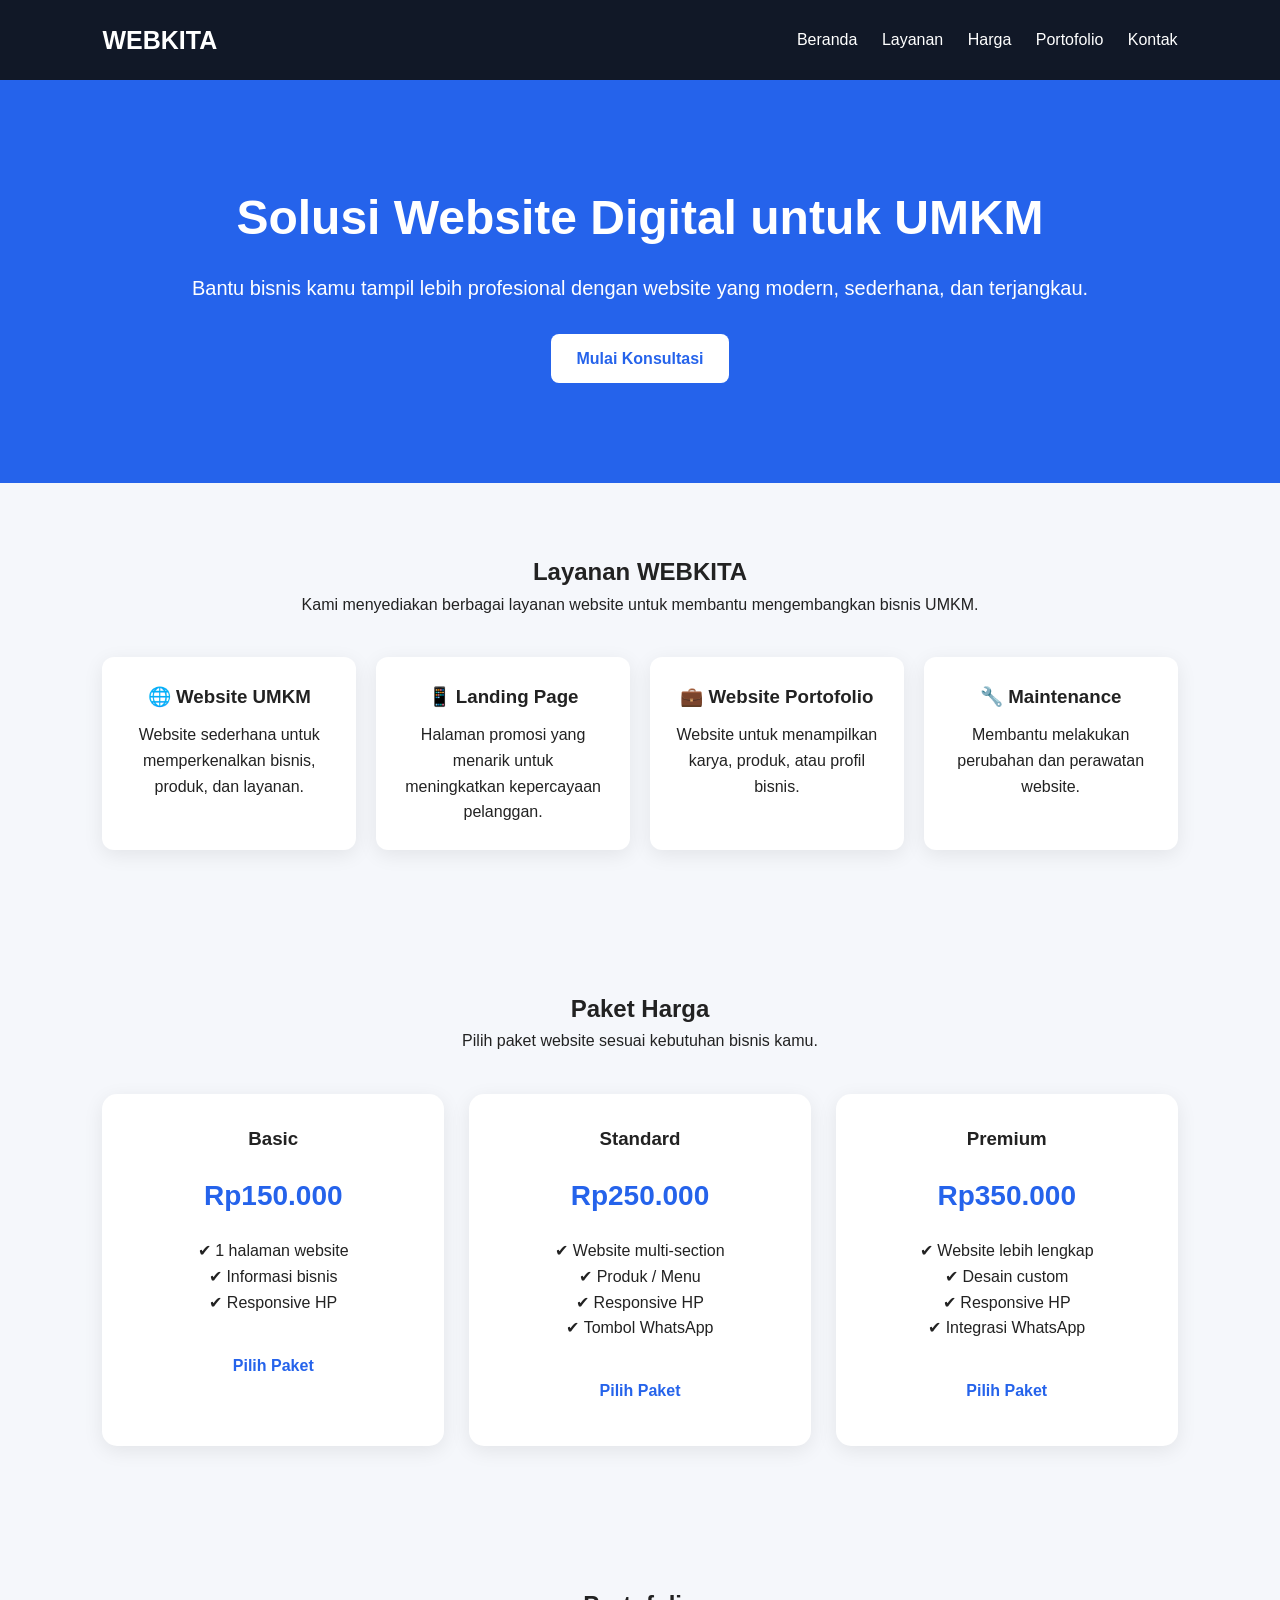
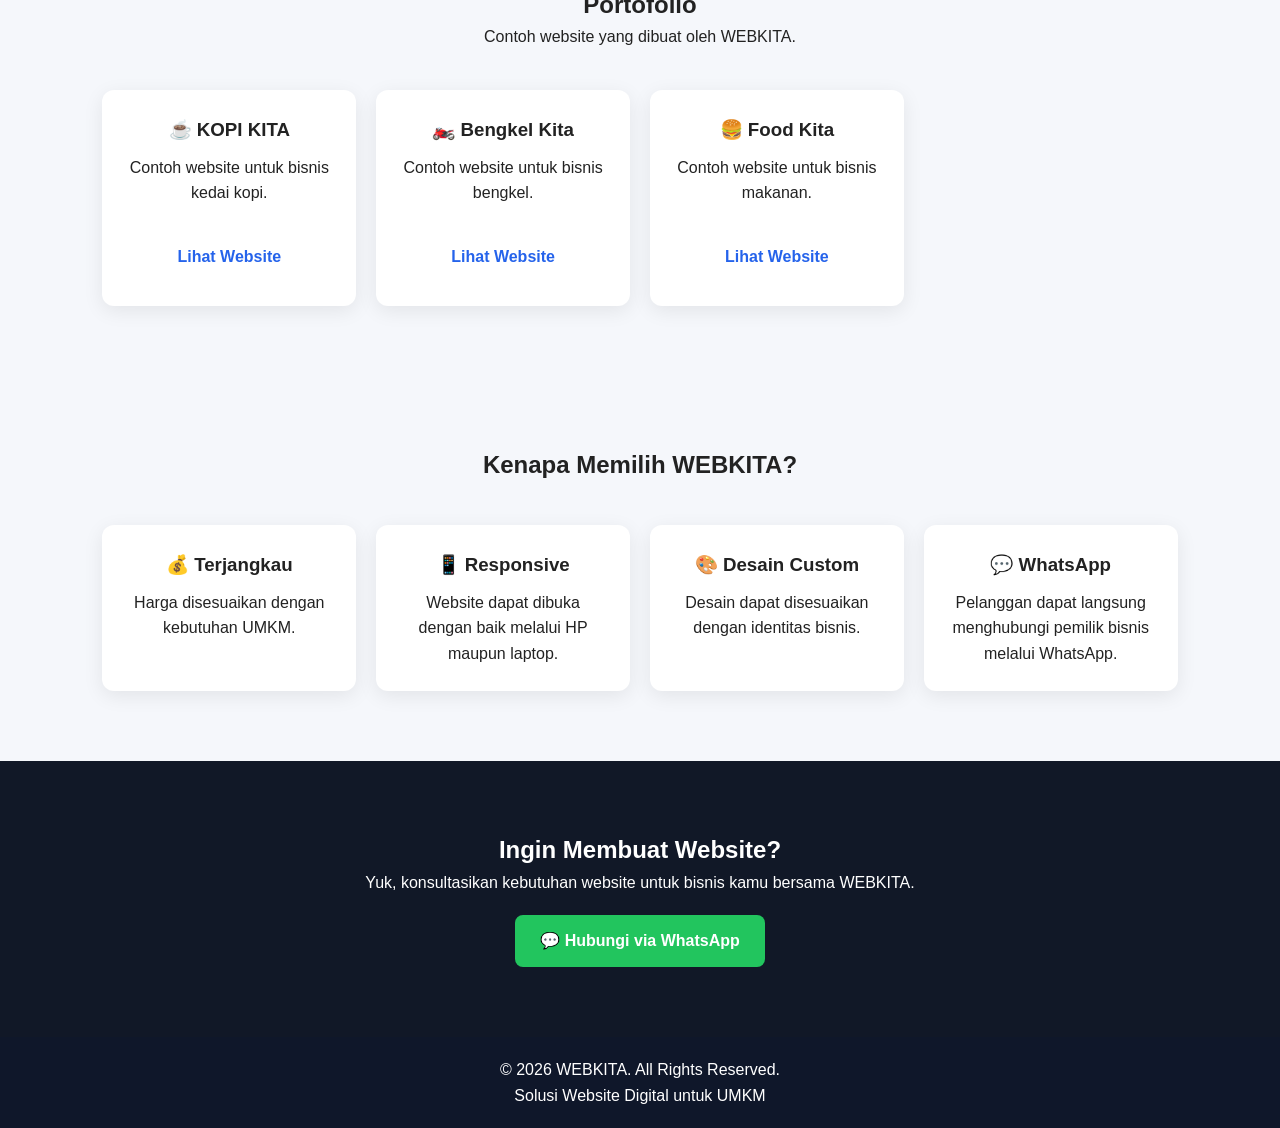
==== index.html @ c629d7e2 "Membuat website WEBKITA" ====
<!DOCTYPE html>
<html lang="id">

<head>
    <meta charset="UTF-8">
    <meta name="viewport" content="width=device-width, initial-scale=1.0">

    <title>WEBKITA - Solusi Website Digital untuk UMKM</title>

    <link rel="stylesheet" href="style.css">
</head>

<body>

    <!-- NAVBAR -->
    <header>
        <div class="logo">
            WEBKITA
        </div>

        <nav>
            <a href="#beranda">Beranda</a>
            <a href="#layanan">Layanan</a>
            <a href="#harga">Harga</a>
            <a href="#portfolio">Portofolio</a>
            <a href="#kontak">Kontak</a>
        </nav>
    </header>


    <!-- HERO -->
    <section class="hero" id="beranda">

        <h1>Solusi Website Digital untuk UMKM</h1>

        <p>
            Bantu bisnis kamu tampil lebih profesional
            dengan website yang modern, sederhana, dan terjangkau.
        </p>

        <a href="#kontak" class="btn">
            Mulai Konsultasi
        </a>

    </section>


    <!-- LAYANAN -->
    <section id="layanan">

        <div class="section-title">
            <h2>Layanan WEBKITA</h2>

            <p>
                Kami menyediakan berbagai layanan website
                untuk membantu mengembangkan bisnis UMKM.
            </p>
        </div>


        <div class="services">

            <div class="card">
                <h3>🌐 Website UMKM</h3>
                <p>
                    Website sederhana untuk memperkenalkan
                    bisnis, produk, dan layanan.
                </p>
            </div>


            <div class="card">
                <h3>📱 Landing Page</h3>
                <p>
                    Halaman promosi yang menarik untuk
                    meningkatkan kepercayaan pelanggan.
                </p>
            </div>


            <div class="card">
                <h3>💼 Website Portofolio</h3>
                <p>
                    Website untuk menampilkan karya,
                    produk, atau profil bisnis.
                </p>
            </div>


            <div class="card">
                <h3>🔧 Maintenance</h3>
                <p>
                    Membantu melakukan perubahan dan
                    perawatan website.
                </p>
            </div>

        </div>

    </section>


    <!-- HARGA -->
    <section id="harga">

        <div class="section-title">

            <h2>Paket Harga</h2>

            <p>
                Pilih paket website sesuai kebutuhan bisnis kamu.
            </p>

        </div>


        <div class="pricing">

            <!-- BASIC -->
            <div class="price-card">

                <h3>Basic</h3>

                <div class="price">
                    Rp150.000
                </div>

                <p>✔ 1 halaman website</p>
                <p>✔ Informasi bisnis</p>
                <p>✔ Responsive HP</p>

                <br>

                <a href="#kontak" class="btn">
                    Pilih Paket
                </a>

            </div>


            <!-- STANDARD -->
            <div class="price-card">

                <h3>Standard</h3>

                <div class="price">
                    Rp250.000
                </div>

                <p>✔ Website multi-section</p>
                <p>✔ Produk / Menu</p>
                <p>✔ Responsive HP</p>
                <p>✔ Tombol WhatsApp</p>

                <br>

                <a href="#kontak" class="btn">
                    Pilih Paket
                </a>

            </div>


            <!-- PREMIUM -->
            <div class="price-card">

                <h3>Premium</h3>

                <div class="price">
                    Rp350.000
                </div>

                <p>✔ Website lebih lengkap</p>
                <p>✔ Desain custom</p>
                <p>✔ Responsive HP</p>
                <p>✔ Integrasi WhatsApp</p>

                <br>

                <a href="#kontak" class="btn">
                    Pilih Paket
                </a>

            </div>

        </div>

    </section>


    <!-- PORTOFOLIO -->
    <section id="portfolio">

        <div class="section-title">

            <h2>Portofolio</h2>

            <p>
                Contoh website yang dibuat oleh WEBKITA.
            </p>

        </div>


        <div class="services">

            <div class="card">

                <h3>☕ KOPI KITA</h3>

                <p>
                    Contoh website untuk bisnis kedai kopi.
                </p>

                <br>

                <a href="#" class="btn">
                    Lihat Website
                </a>

            </div>


            <div class="card">

                <h3>🏍️ Bengkel Kita</h3>

                <p>
                    Contoh website untuk bisnis bengkel.
                </p>

                <br>

                <a href="#" class="btn">
                    Lihat Website
                </a>

            </div>


            <div class="card">

                <h3>🍔 Food Kita</h3>

                <p>
                    Contoh website untuk bisnis makanan.
                </p>

                <br>

                <a href="#" class="btn">
                    Lihat Website
                </a>

            </div>

        </div>

    </section>


    <!-- KEUNGGULAN -->
    <section>

        <div class="section-title">

            <h2>Kenapa Memilih WEBKITA?</h2>

        </div>


        <div class="services">

            <div class="card">
                <h3>💰 Terjangkau</h3>
                <p>
                    Harga disesuaikan dengan kebutuhan UMKM.
                </p>
            </div>


            <div class="card">
                <h3>📱 Responsive</h3>
                <p>
                    Website dapat dibuka dengan baik
                    melalui HP maupun laptop.
                </p>
            </div>


            <div class="card">
                <h3>🎨 Desain Custom</h3>
                <p>
                    Desain dapat disesuaikan dengan
                    identitas bisnis.
                </p>
            </div>


            <div class="card">
                <h3>💬 WhatsApp</h3>
                <p>
                    Pelanggan dapat langsung menghubungi
                    pemilik bisnis melalui WhatsApp.
                </p>
            </div>

        </div>

    </section>


    <!-- KONTAK -->
    <section class="contact" id="kontak">

        <h2>Ingin Membuat Website?</h2>

        <p>
            Yuk, konsultasikan kebutuhan website
            untuk bisnis kamu bersama WEBKITA.
        </p>


        <!-- NOMOR INI NANTI KITA GANTI -->
        <a
            href="https://wa.me/6281234567890"
            class="whatsapp"
            target="_blank">

            💬 Hubungi via WhatsApp

        </a>

    </section>


    <!-- FOOTER -->
    <footer>

        <p>
            © 2026 WEBKITA. All Rights Reserved.
        </p>

        <p>
            Solusi Website Digital untuk UMKM
        </p>

    </footer>


</body>
</html>
---- style.css ----
* {
    margin: 0;
    padding: 0;
    box-sizing: border-box;
}

body {
    font-family: Arial, sans-serif;
    background: #f5f7fb;
    color: #222;
    line-height: 1.6;
}

header {
    background: #111827;
    color: white;
    padding: 20px 8%;
    display: flex;
    justify-content: space-between;
    align-items: center;
}

.logo {
    font-size: 25px;
    font-weight: bold;
}

nav a {
    color: white;
    text-decoration: none;
    margin-left: 20px;
}

.hero {
    text-align: center;
    padding: 100px 20px;
    background: #2563eb;
    color: white;
}

.hero h1 {
    font-size: 48px;
    margin-bottom: 15px;
}

.hero p {
    font-size: 20px;
    margin-bottom: 30px;
}

.btn {
    display: inline-block;
    background: white;
    color: #2563eb;
    padding: 12px 25px;
    border-radius: 8px;
    text-decoration: none;
    font-weight: bold;
}

section {
    padding: 70px 8%;
}

.section-title {
    text-align: center;
    margin-bottom: 40px;
}

.services {
    display: grid;
    grid-template-columns: repeat(4, 1fr);
    gap: 20px;
}

.card {
    background: white;
    padding: 25px;
    border-radius: 12px;
    text-align: center;
    box-shadow: 0 5px 20px rgba(0,0,0,0.08);
}

.card h3 {
    margin-bottom: 10px;
}

.pricing {
    display: grid;
    grid-template-columns: repeat(3, 1fr);
    gap: 25px;
}

.price-card {
    background: white;
    padding: 30px;
    border-radius: 15px;
    text-align: center;
    box-shadow: 0 5px 20px rgba(0,0,0,0.08);
}

.price {
    font-size: 28px;
    font-weight: bold;
    color: #2563eb;
    margin: 20px 0;
}

.contact {
    text-align: center;
    background: #111827;
    color: white;
}

.whatsapp {
    display: inline-block;
    margin-top: 20px;
    padding: 13px 25px;
    background: #22c55e;
    color: white;
    text-decoration: none;
    border-radius: 8px;
    font-weight: bold;
}

footer {
    text-align: center;
    padding: 20px;
    background: #0f172a;
    color: white;
}

@media (max-width: 768px) {

    header {
        flex-direction: column;
        gap: 15px;
    }

    nav a {
        margin: 0 8px;
    }

    .hero h1 {
        font-size: 35px;
    }

    .services {
        grid-template-columns: 1fr 1fr;
    }

    .pricing {
        grid-template-columns: 1fr;
    }
}
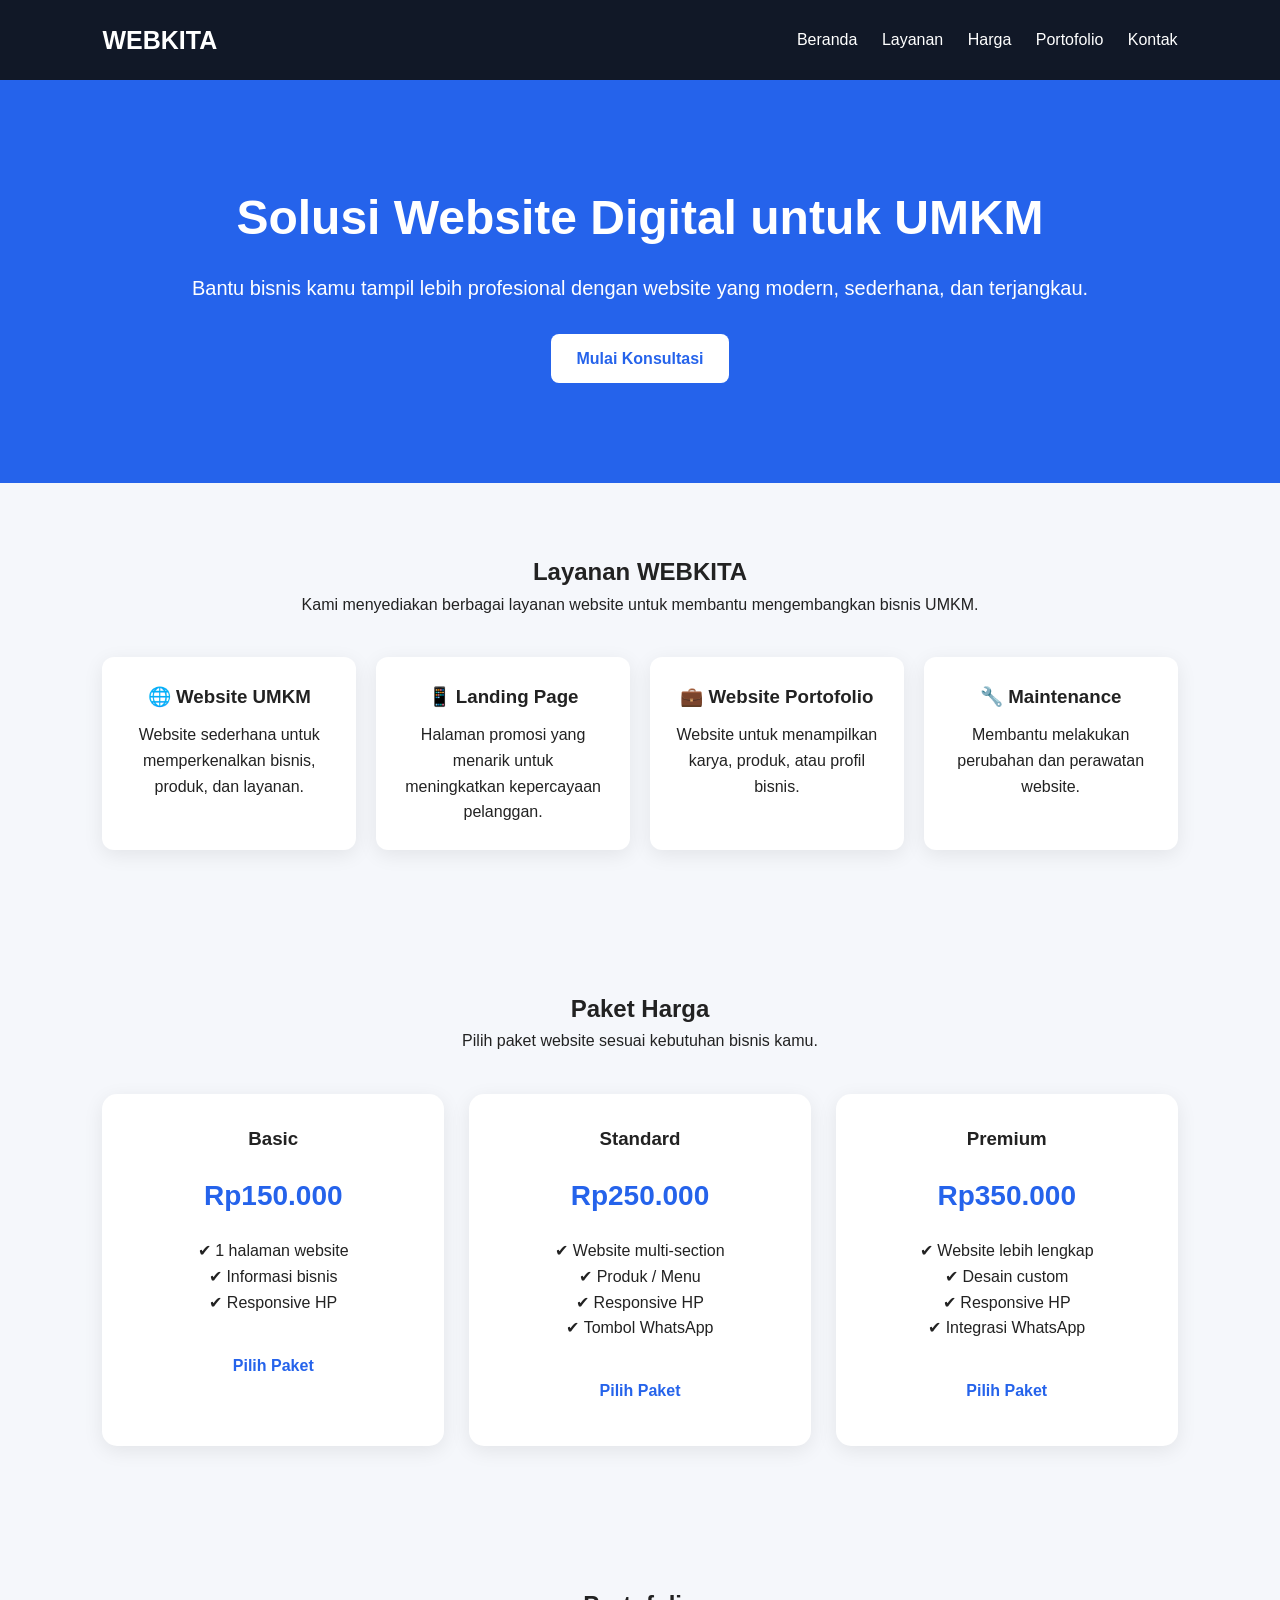
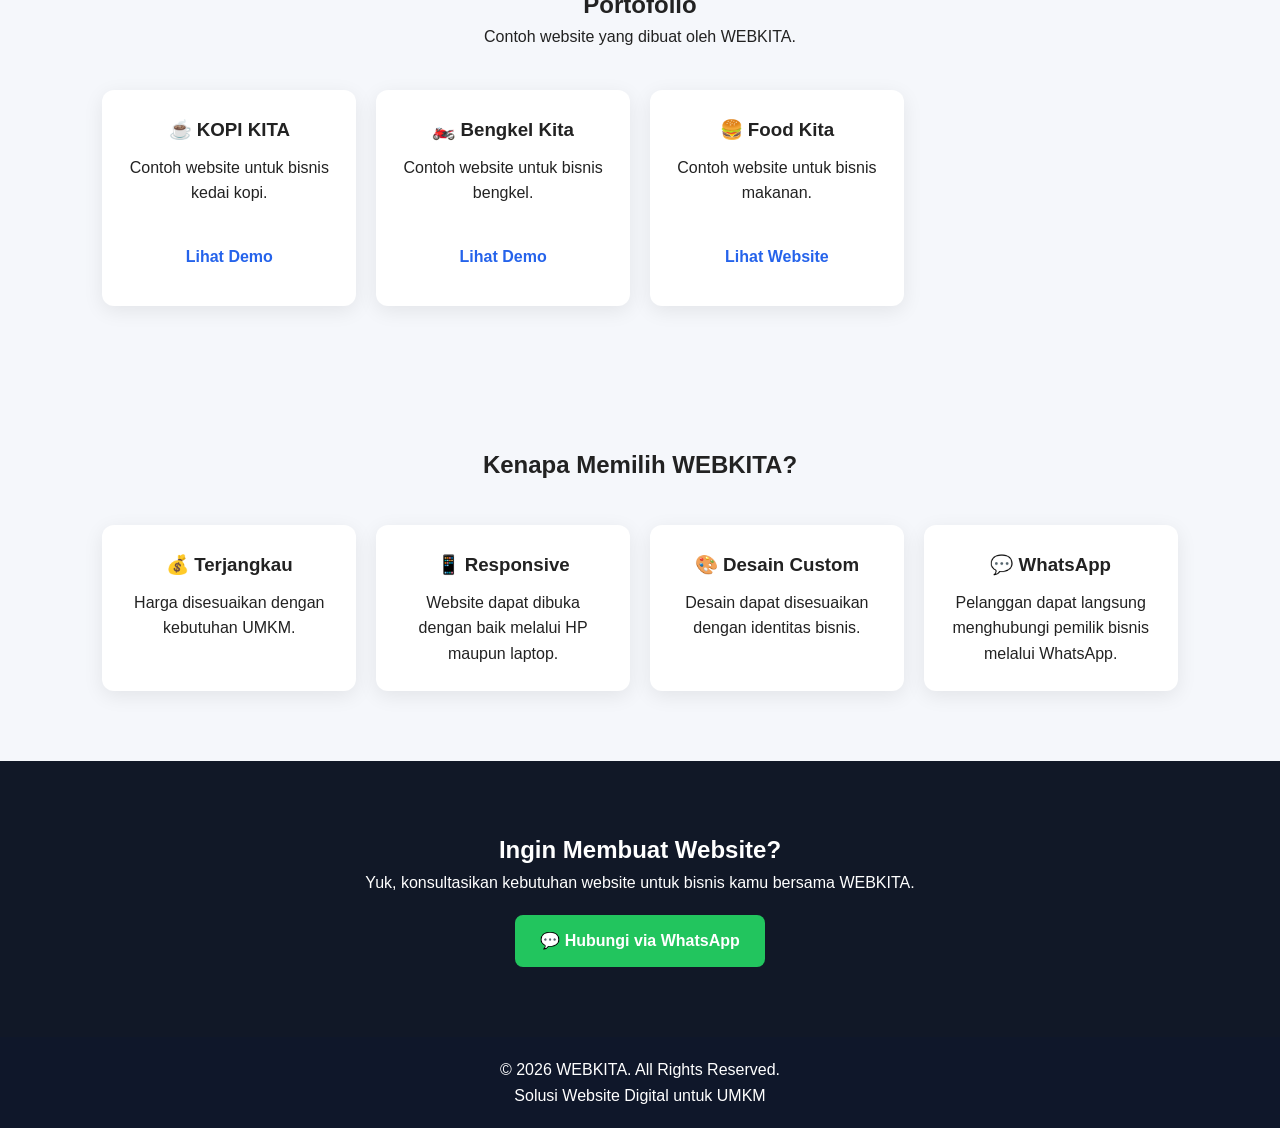
==== commit 20c06152: "Menambahkan demo Bengkel kita" ====
--- a/index.html
+++ b/index.html
@@ -14,18 +14,22 @@
 
     <!-- NAVBAR -->
     <header>
-        <div class="logo">
-            WEBKITA
-        </div>
-
-        <nav>
-            <a href="#beranda">Beranda</a>
-            <a href="#layanan">Layanan</a>
-            <a href="#harga">Harga</a>
-            <a href="#portfolio">Portofolio</a>
-            <a href="#kontak">Kontak</a>
-        </nav>
-    </header>
+    <div class="logo">
+        WEBKITA
+    </div>
+
+    <button type="button" class="menu-toggle" id="menu-toggle" aria-label="Buka menu">
+        ☰
+    </button>
+
+    <nav id="nav-menu">
+        <a href="#beranda">Beranda</a>
+        <a href="#layanan">Layanan</a>
+        <a href="#harga">Harga</a>
+        <a href="#portfolio">Portofolio</a>
+        <a href="#kontak">Kontak</a>
+    </nav>
+</header>
 
 
     <!-- HERO -->
@@ -38,9 +42,13 @@
             dengan website yang modern, sederhana, dan terjangkau.
         </p>
 
-        <a href="#kontak" class="btn">
-            Mulai Konsultasi
-        </a>
+       <a
+    href="https://wa.me/6285773304231?text=Halo%20WEBKITA%2C%20saya%20ingin%20konsultasi%20tentang%20pembuatan%20website%20untuk%20bisnis%20saya."
+    class="btn"
+    target="_blank"
+    rel="noopener noreferrer">
+    Mulai Konsultasi
+</a>
 
     </section>
 
@@ -131,9 +139,13 @@
 
                 <br>
 
-                <a href="#kontak" class="btn">
-                    Pilih Paket
-                </a>
+                <a
+    href="https://wa.me/6285773304231?text=Halo%20WEBKITA%2C%20saya%20tertarik%20dengan%20Paket%20Basic%20Rp150.000.%20Saya%20ingin%20konsultasi%20lebih%20lanjut."
+    class="btn"
+    target="_blank"
+    rel="noopener noreferrer">
+    Pilih Paket
+</a>
 
             </div>
 
@@ -154,9 +166,13 @@
 
                 <br>
 
-                <a href="#kontak" class="btn">
-                    Pilih Paket
-                </a>
+                <a
+    href="https://wa.me/6285773304231?text=Halo%20WEBKITA%2C%20saya%20tertarik%20dengan%20Paket%20Standard%20Rp250.000.%20Saya%20ingin%20konsultasi%20lebih%20lanjut."
+    class="btn"
+    target="_blank"
+    rel="noopener noreferrer">
+    Pilih Paket
+</a>
 
             </div>
 
@@ -177,9 +193,13 @@
 
                 <br>
 
-                <a href="#kontak" class="btn">
-                    Pilih Paket
-                </a>
+                <a
+    href="https://wa.me/6285773304231?text=Halo%20WEBKITA%2C%20saya%20tertarik%20dengan%20Paket%20Premium%20Rp350.000.%20Saya%20ingin%20konsultasi%20lebih%20lanjut."
+    class="btn"
+    target="_blank"
+    rel="noopener noreferrer">
+    Pilih Paket
+</a>
 
             </div>
 
@@ -214,9 +234,13 @@
 
                 <br>
 
-                <a href="#" class="btn">
-                    Lihat Website
-                </a>
+              <a
+    href="./Kopi_kita/index.html"
+    class="btn"
+    target="_blank"
+    rel="noopener noreferrer">
+    Lihat Demo
+</a>
 
             </div>
 
@@ -231,9 +255,13 @@
 
                 <br>
 
-                <a href="#" class="btn">
-                    Lihat Website
-                </a>
+                <a
+    href="./Bengkel_kita/index.html"
+    class="btn"
+    target="_blank"
+    rel="noopener noreferrer">
+    Lihat Demo
+</a>
 
             </div>
 
@@ -323,13 +351,14 @@
 
         <!-- NOMOR INI NANTI KITA GANTI -->
         <a
-            href="https://wa.me/6281234567890"
-            class="whatsapp"
-            target="_blank">
-
-            💬 Hubungi via WhatsApp
-
-        </a>
+    href="https://wa.me/6285773304231?text=Halo%20WEBKITA,%20saya%20tertarik%20membuat%20website%20untuk%20bisnis%20saya.%20Saya%20ingin%20konsultasi%20mengenai%20paket%20website."
+    class="whatsapp"
+    target="_blank"
+    rel="noopener noreferrer">
+
+    💬 Hubungi via WhatsApp
+
+</a>
 
     </section>
 
@@ -348,5 +377,7 @@
     </footer>
 
 
+<script src="script.js"></script>
+
 </body>
 </html>
--- a/style.css
+++ b/style.css
@@ -11,6 +11,8 @@
     line-height: 1.6;
 }
 
+/* ================= HEADER ================= */
+
 header {
     background: #111827;
     color: white;
@@ -31,6 +33,8 @@
     margin-left: 20px;
 }
 
+/* ================= HERO ================= */
+
 .hero {
     text-align: center;
     padding: 100px 20px;
@@ -47,6 +51,8 @@
     font-size: 20px;
     margin-bottom: 30px;
 }
+
+/* ================= BUTTON ================= */
 
 .btn {
     display: inline-block;
@@ -58,6 +64,8 @@
     font-weight: bold;
 }
 
+/* ================= SECTION ================= */
+
 section {
     padding: 70px 8%;
 }
@@ -66,6 +74,8 @@
     text-align: center;
     margin-bottom: 40px;
 }
+
+/* ================= SERVICES ================= */
 
 .services {
     display: grid;
@@ -78,12 +88,14 @@
     padding: 25px;
     border-radius: 12px;
     text-align: center;
-    box-shadow: 0 5px 20px rgba(0,0,0,0.08);
+    box-shadow: 0 5px 20px rgba(0, 0, 0, 0.08);
 }
 
 .card h3 {
     margin-bottom: 10px;
 }
+
+/* ================= PRICING ================= */
 
 .pricing {
     display: grid;
@@ -96,7 +108,7 @@
     padding: 30px;
     border-radius: 15px;
     text-align: center;
-    box-shadow: 0 5px 20px rgba(0,0,0,0.08);
+    box-shadow: 0 5px 20px rgba(0, 0, 0, 0.08);
 }
 
 .price {
@@ -105,6 +117,8 @@
     color: #2563eb;
     margin: 20px 0;
 }
+
+/* ================= CONTACT ================= */
 
 .contact {
     text-align: center;
@@ -123,6 +137,8 @@
     font-weight: bold;
 }
 
+/* ================= FOOTER ================= */
+
 footer {
     text-align: center;
     padding: 20px;
@@ -130,15 +146,55 @@
     color: white;
 }
 
+/* ================= HAMBURGER ================= */
+
+.menu-toggle {
+    display: none;
+    background: transparent;
+    border: none;
+    color: white;
+    font-size: 30px;
+    cursor: pointer;
+    padding: 5px 10px;
+    z-index: 9999;
+}
+
+/* ================= TAMPILAN HP ================= */
+
 @media (max-width: 768px) {
 
     header {
-        flex-direction: column;
-        gap: 15px;
+        position: relative;
+        display: flex;
+        flex-direction: row;
+        justify-content: space-between;
+        align-items: center;
+    }
+
+    .menu-toggle {
+        display: block;
+        margin-left: auto;
+    }
+
+    nav {
+        display: none;
+        position: absolute;
+        top: 100%;
+        left: 0;
+        width: 100%;
+        background: #111827;
+        padding: 15px 0;
+        text-align: center;
+        z-index: 9998;
+    }
+
+    nav.active {
+        display: block;
     }
 
     nav a {
-        margin: 0 8px;
+        display: block;
+        margin: 12px 0;
     }
 
     .hero h1 {
@@ -146,10 +202,10 @@
     }
 
     .services {
-        grid-template-columns: 1fr 1fr;
+        grid-template-columns: 1fr;
     }
 
     .pricing {
         grid-template-columns: 1fr;
     }
-}+}
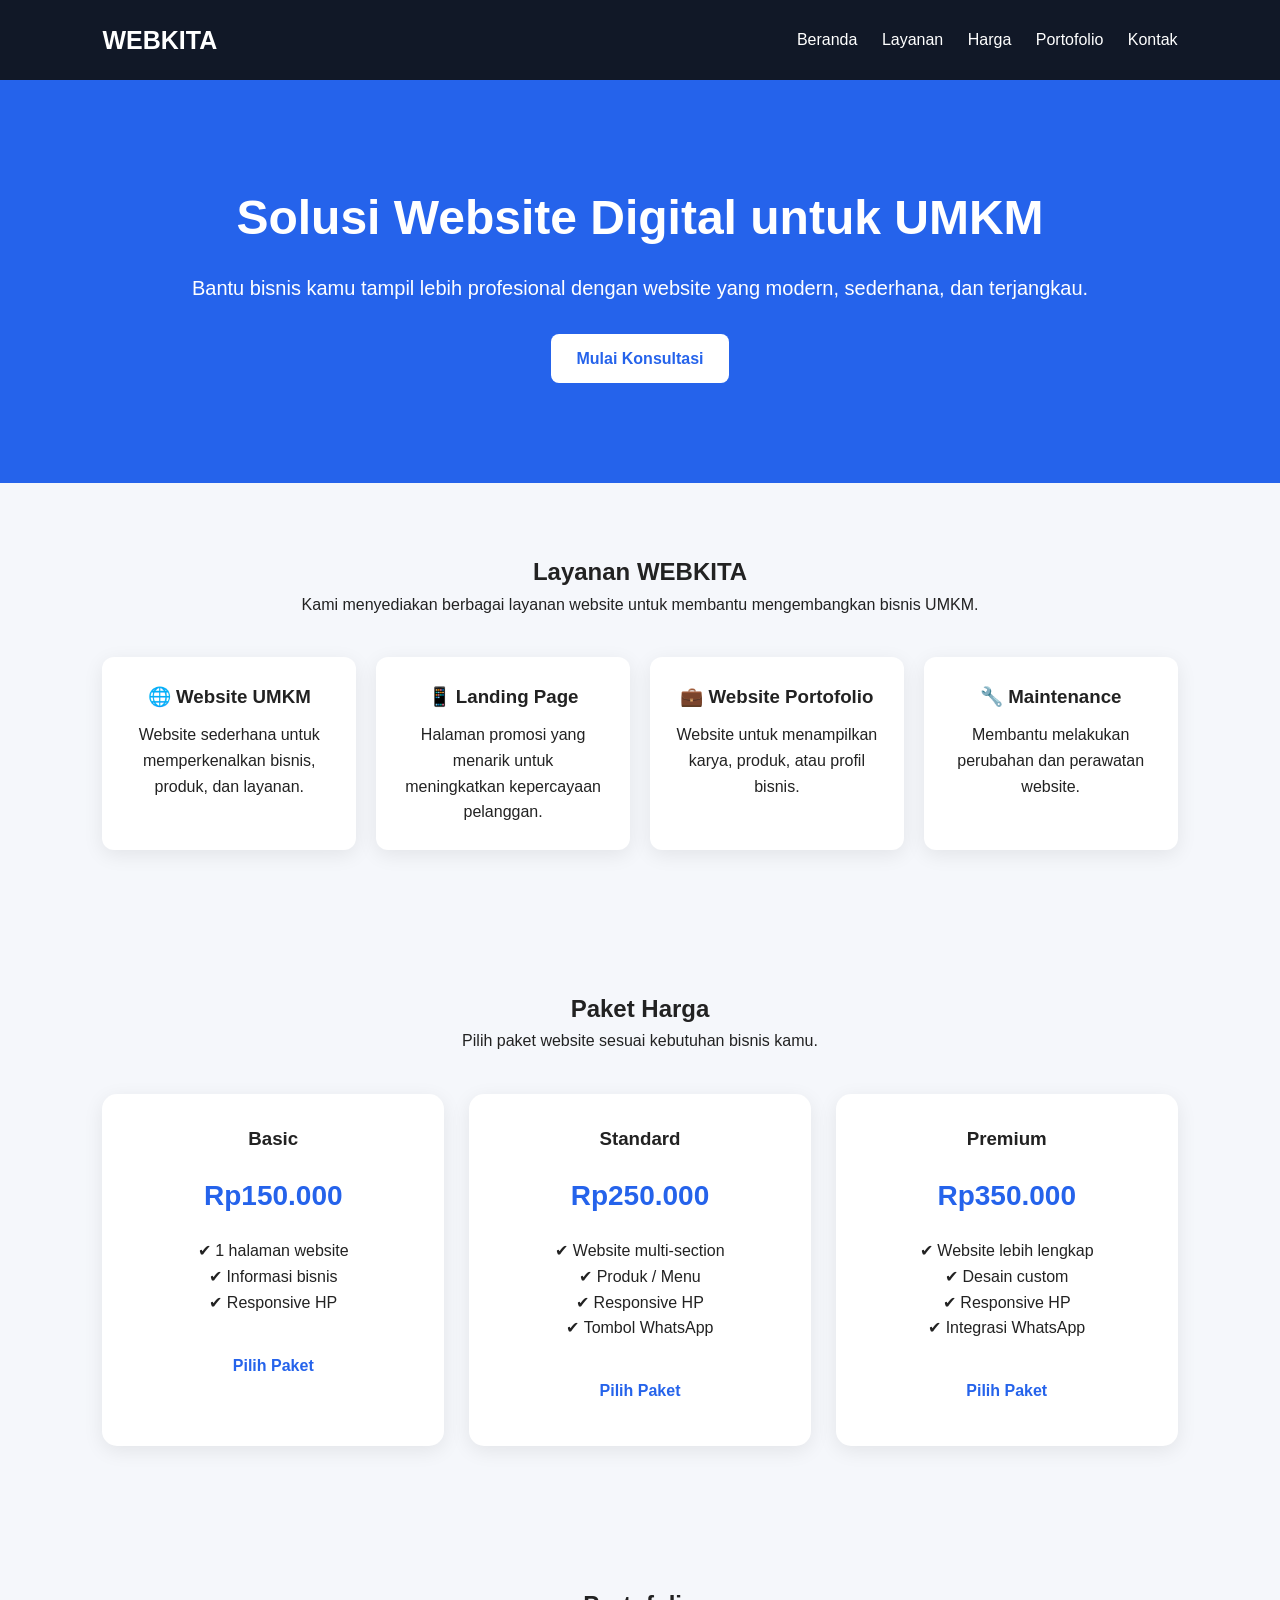
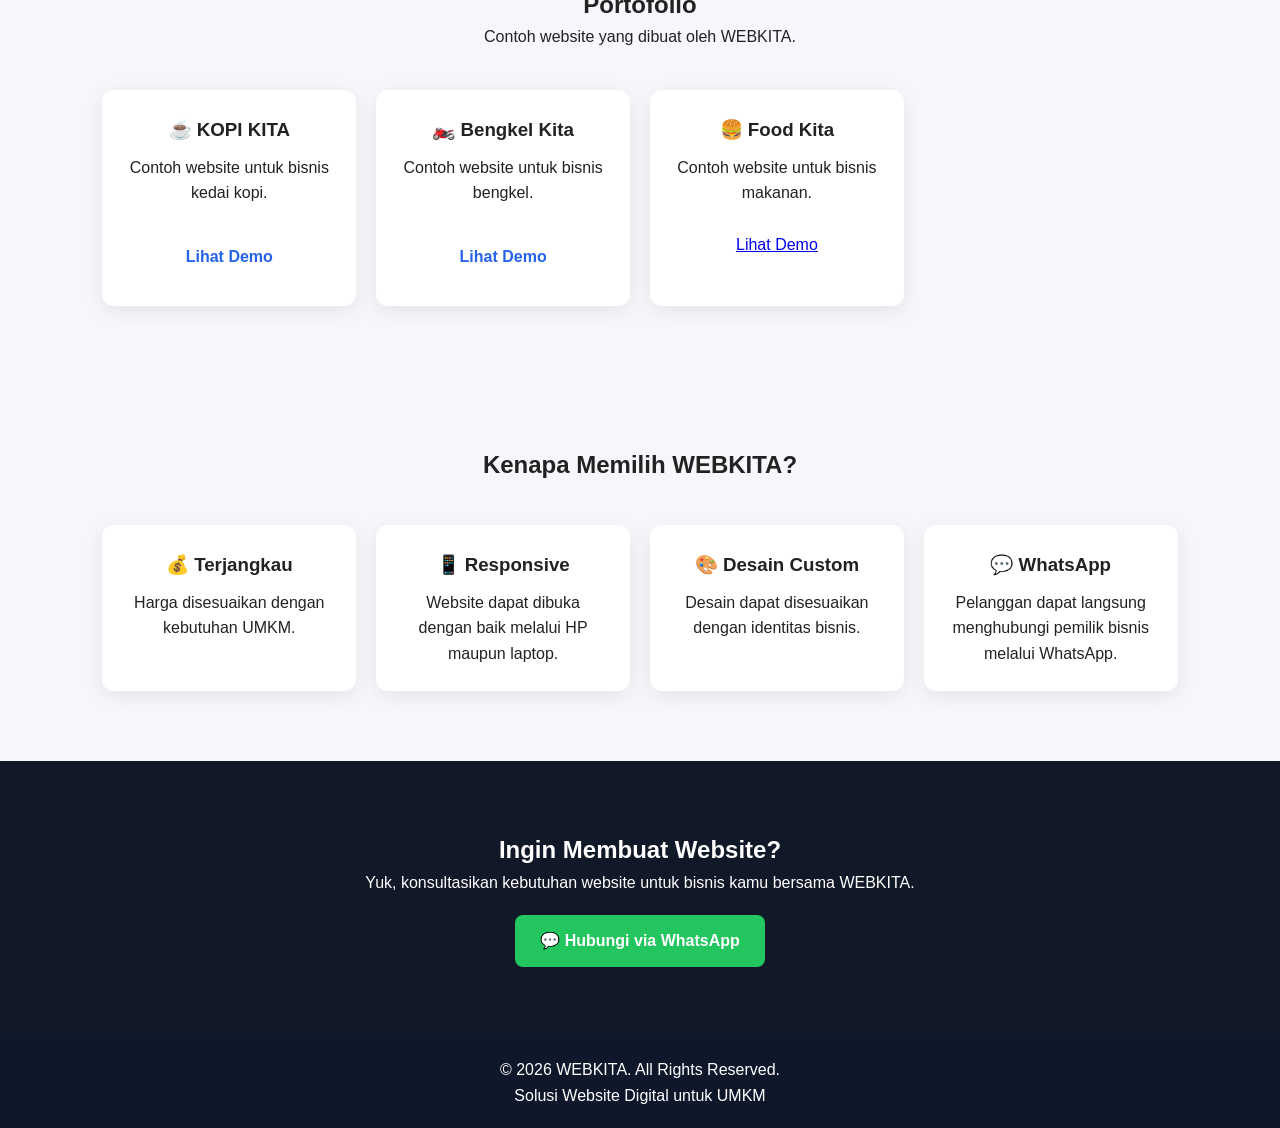
==== commit 977f1ad2: "Menambahkan demo Food kita" ====
--- a/index.html
+++ b/index.html
@@ -276,9 +276,9 @@
 
                 <br>
 
-                <a href="#" class="btn">
-                    Lihat Website
-                </a>
+                <a href="./Food_kita/index.html" class="portfolio-btn">
+    Lihat Demo
+</a>
 
             </div>
 
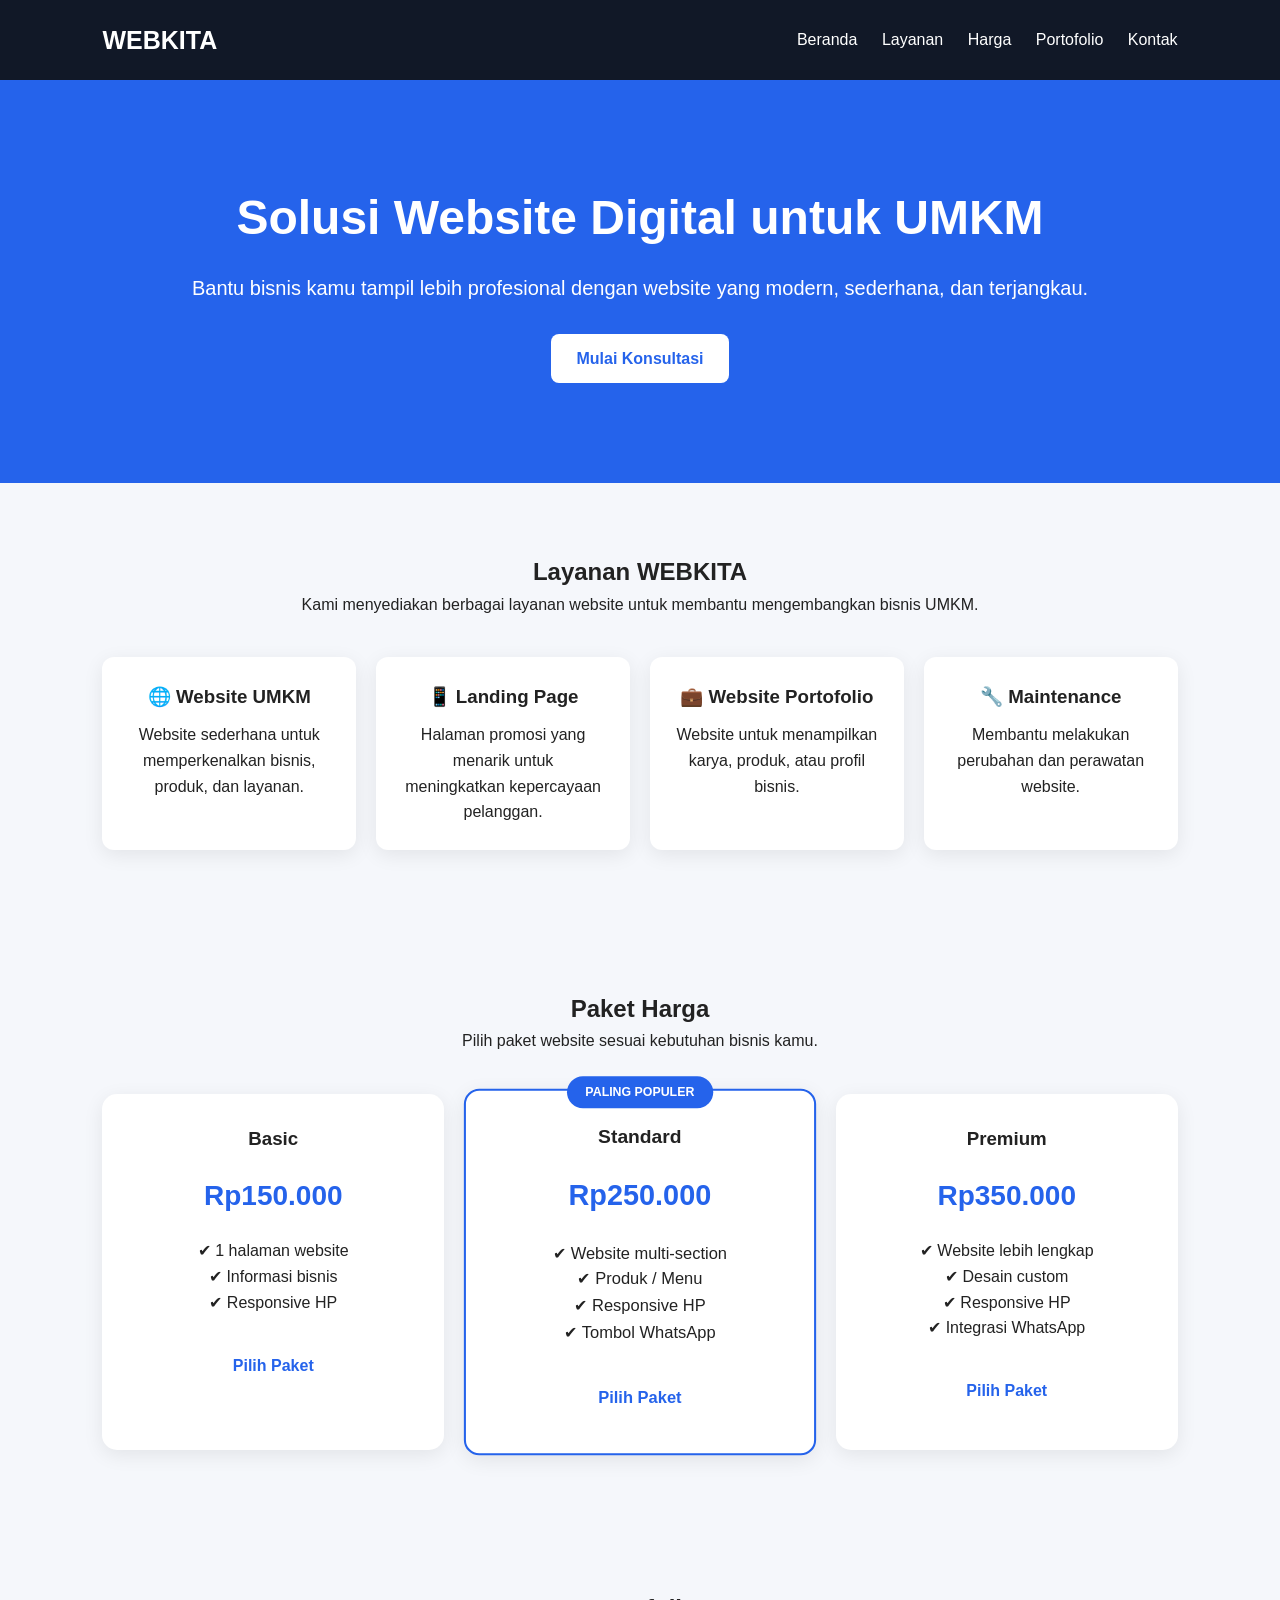
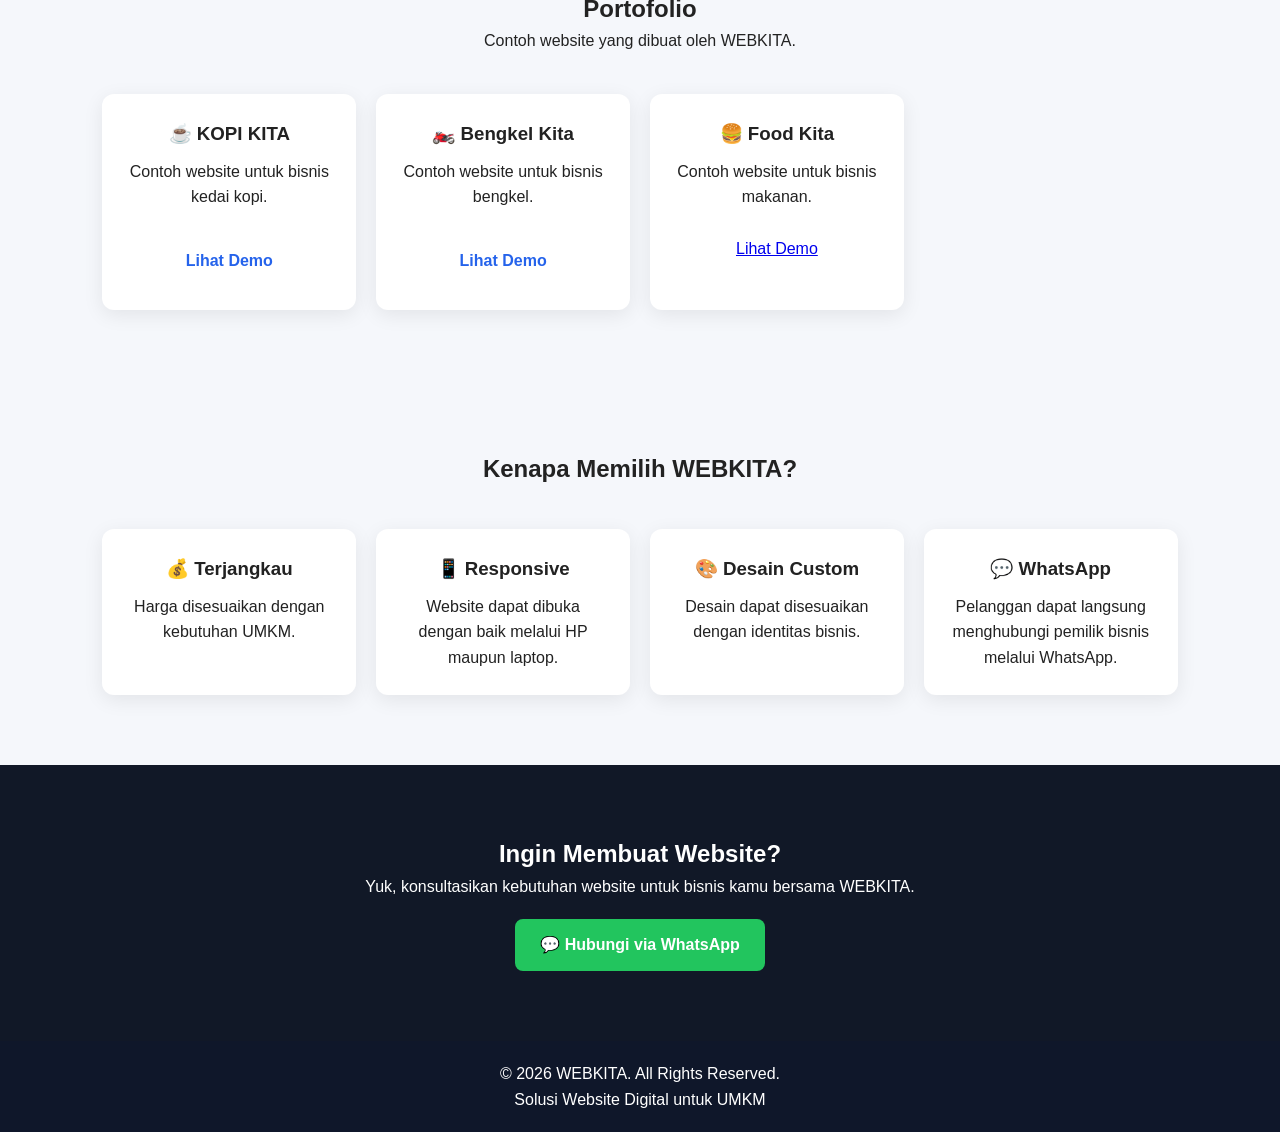
==== commit 29e4b61d: "Menambahkan label paket paling populer" ====
--- a/index.html
+++ b/index.html
@@ -31,7 +31,6 @@
     </nav>
 </header>
 
-
     <!-- HERO -->
     <section class="hero" id="beranda">
 
@@ -109,104 +108,106 @@
 
 
     <!-- HARGA -->
-    <section id="harga">
-
-        <div class="section-title">
-
-            <h2>Paket Harga</h2>
-
-            <p>
-                Pilih paket website sesuai kebutuhan bisnis kamu.
-            </p>
-
-        </div>
-
-
-        <div class="pricing">
-
-            <!-- BASIC -->
-            <div class="price-card">
-
-                <h3>Basic</h3>
-
-                <div class="price">
-                    Rp150.000
-                </div>
-
-                <p>✔ 1 halaman website</p>
-                <p>✔ Informasi bisnis</p>
-                <p>✔ Responsive HP</p>
-
-                <br>
-
-                <a
-    href="https://wa.me/6285773304231?text=Halo%20WEBKITA%2C%20saya%20tertarik%20dengan%20Paket%20Basic%20Rp150.000.%20Saya%20ingin%20konsultasi%20lebih%20lanjut."
-    class="btn"
-    target="_blank"
-    rel="noopener noreferrer">
-    Pilih Paket
-</a>
-
-            </div>
-
-
-            <!-- STANDARD -->
-            <div class="price-card">
-
-                <h3>Standard</h3>
-
-                <div class="price">
-                    Rp250.000
-                </div>
-
-                <p>✔ Website multi-section</p>
-                <p>✔ Produk / Menu</p>
-                <p>✔ Responsive HP</p>
-                <p>✔ Tombol WhatsApp</p>
-
-                <br>
-
-                <a
-    href="https://wa.me/6285773304231?text=Halo%20WEBKITA%2C%20saya%20tertarik%20dengan%20Paket%20Standard%20Rp250.000.%20Saya%20ingin%20konsultasi%20lebih%20lanjut."
-    class="btn"
-    target="_blank"
-    rel="noopener noreferrer">
-    Pilih Paket
-</a>
-
-            </div>
-
-
-            <!-- PREMIUM -->
-            <div class="price-card">
-
-                <h3>Premium</h3>
-
-                <div class="price">
-                    Rp350.000
-                </div>
-
-                <p>✔ Website lebih lengkap</p>
-                <p>✔ Desain custom</p>
-                <p>✔ Responsive HP</p>
-                <p>✔ Integrasi WhatsApp</p>
-
-                <br>
-
-                <a
-    href="https://wa.me/6285773304231?text=Halo%20WEBKITA%2C%20saya%20tertarik%20dengan%20Paket%20Premium%20Rp350.000.%20Saya%20ingin%20konsultasi%20lebih%20lanjut."
-    class="btn"
-    target="_blank"
-    rel="noopener noreferrer">
-    Pilih Paket
-</a>
-
-            </div>
-
-        </div>
-
-    </section>
-
+<section id="harga">
+
+    <div class="section-title">
+
+        <h2>Paket Harga</h2>
+
+        <p>
+            Pilih paket website sesuai kebutuhan bisnis kamu.
+        </p>
+
+    </div>
+
+    <div class="pricing">
+
+        <!-- BASIC -->
+        <div class="price-card">
+
+            <h3>Basic</h3>
+
+            <div class="price">
+                Rp150.000
+            </div>
+
+            <p>✔ 1 halaman website</p>
+            <p>✔ Informasi bisnis</p>
+            <p>✔ Responsive HP</p>
+
+            <br>
+
+            <a
+                href="https://wa.me/6285773304231?text=Halo%20WEBKITA%2C%20saya%20tertarik%20dengan%20Paket%20Basic%20Rp150.000.%20Saya%20ingin%20konsultasi%20lebih%20lanjut."
+                class="btn"
+                target="_blank"
+                rel="noopener noreferrer">
+                Pilih Paket
+            </a>
+
+        </div>
+
+
+       <!-- STANDARD -->
+<div class="price-card popular">
+
+    <div class="popular-badge">
+        PALING POPULER
+    </div>
+
+    <h3>Standard</h3>
+            <div class="price">
+                Rp250.000
+            </div>
+
+            <p>✔ Website multi-section</p>
+            <p>✔ Produk / Menu</p>
+            <p>✔ Responsive HP</p>
+            <p>✔ Tombol WhatsApp</p>
+
+            <br>
+
+            <a
+                href="https://wa.me/6285773304231?text=Halo%20WEBKITA%2C%20saya%20tertarik%20dengan%20Paket%20Standard%20Rp250.000.%20Saya%20ingin%20konsultasi%20lebih%20lanjut."
+                class="btn"
+                target="_blank"
+                rel="noopener noreferrer">
+                Pilih Paket
+            </a>
+
+        </div>
+
+
+        <!-- PREMIUM -->
+        <div class="price-card">
+
+            <h3>Premium</h3>
+
+            <div class="price">
+                Rp350.000
+            </div>
+
+            <p>✔ Website lebih lengkap</p>
+            <p>✔ Desain custom</p>
+            <p>✔ Responsive HP</p>
+            <p>✔ Integrasi WhatsApp</p>
+
+            <br>
+
+            <a
+                href="https://wa.me/6285773304231?text=Halo%20WEBKITA%2C%20saya%20tertarik%20dengan%20Paket%20Premium%20Rp350.000.%20Saya%20ingin%20konsultasi%20lebih%20lanjut."
+                class="btn"
+                target="_blank"
+                rel="noopener noreferrer">
+                Pilih Paket
+            </a>
+
+        </div>
+
+    </div>
+
+</section>
+   
 
     <!-- PORTOFOLIO -->
     <section id="portfolio">
--- a/style.css
+++ b/style.css
@@ -159,7 +159,9 @@
     z-index: 9999;
 }
 
-/* ================= TAMPILAN HP ================= */
+/* =========================
+   TAMPILAN HP
+========================= */
 
 @media (max-width: 768px) {
 
@@ -174,6 +176,13 @@
     .menu-toggle {
         display: block;
         margin-left: auto;
+        background: transparent;
+        border: none;
+        color: white;
+        font-size: 28px;
+        cursor: pointer;
+        padding: 5px 10px;
+        z-index: 10000;
     }
 
     nav {
@@ -208,4 +217,40 @@
     .pricing {
         grid-template-columns: 1fr;
     }
-}
+
+    .portfolio-container {
+        grid-template-columns: 1fr;
+        gap: 20px;
+    }
+
+    .portfolio-card {
+        width: 100%;
+        box-sizing: border-box;
+    }
+
+}
+
+
+/* =========================
+   PAKET PALING POPULER
+========================= */
+
+.price-card.popular {
+    position: relative;
+    border: 2px solid #2563eb;
+    transform: scale(1.03);
+}
+
+.popular-badge {
+    position: absolute;
+    top: -14px;
+    left: 50%;
+    transform: translateX(-50%);
+    background: #2563eb;
+    color: white;
+    padding: 6px 18px;
+    border-radius: 20px;
+    font-size: 12px;
+    font-weight: bold;
+    white-space: nowrap;
+}
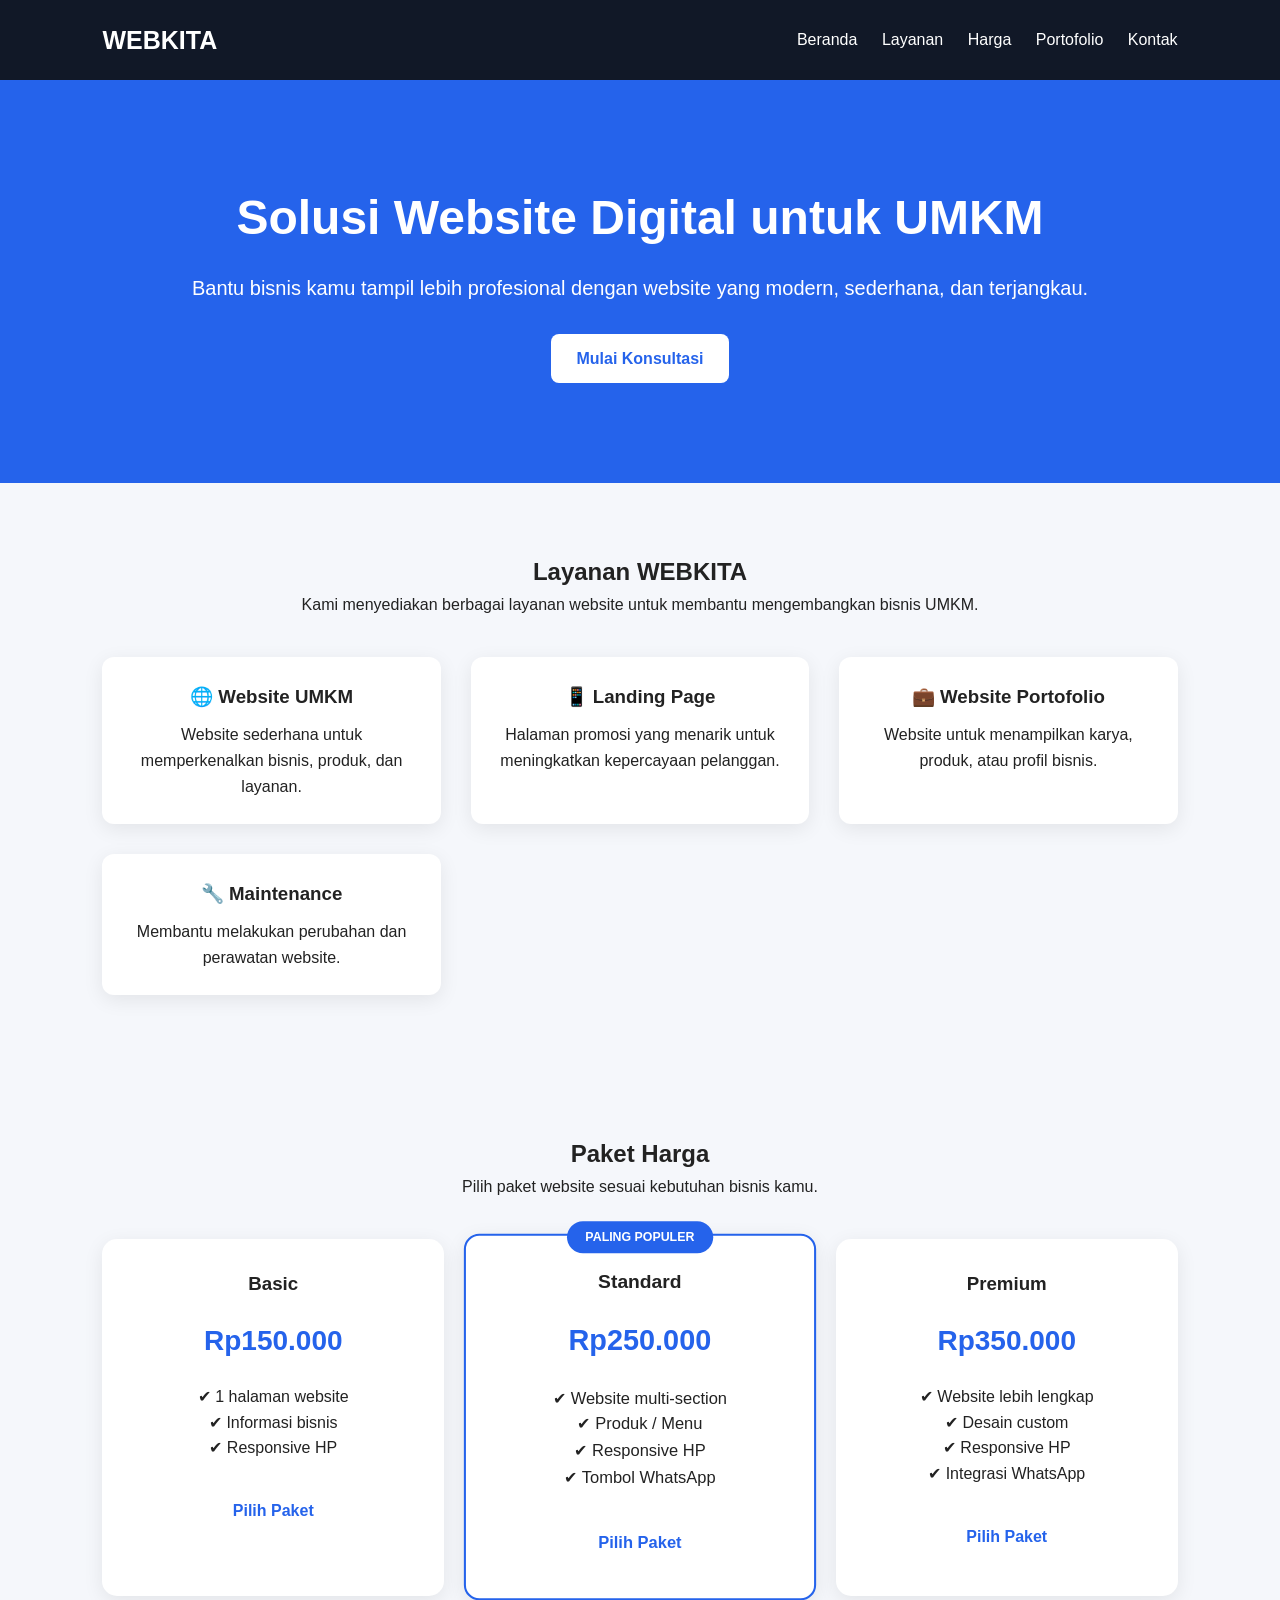
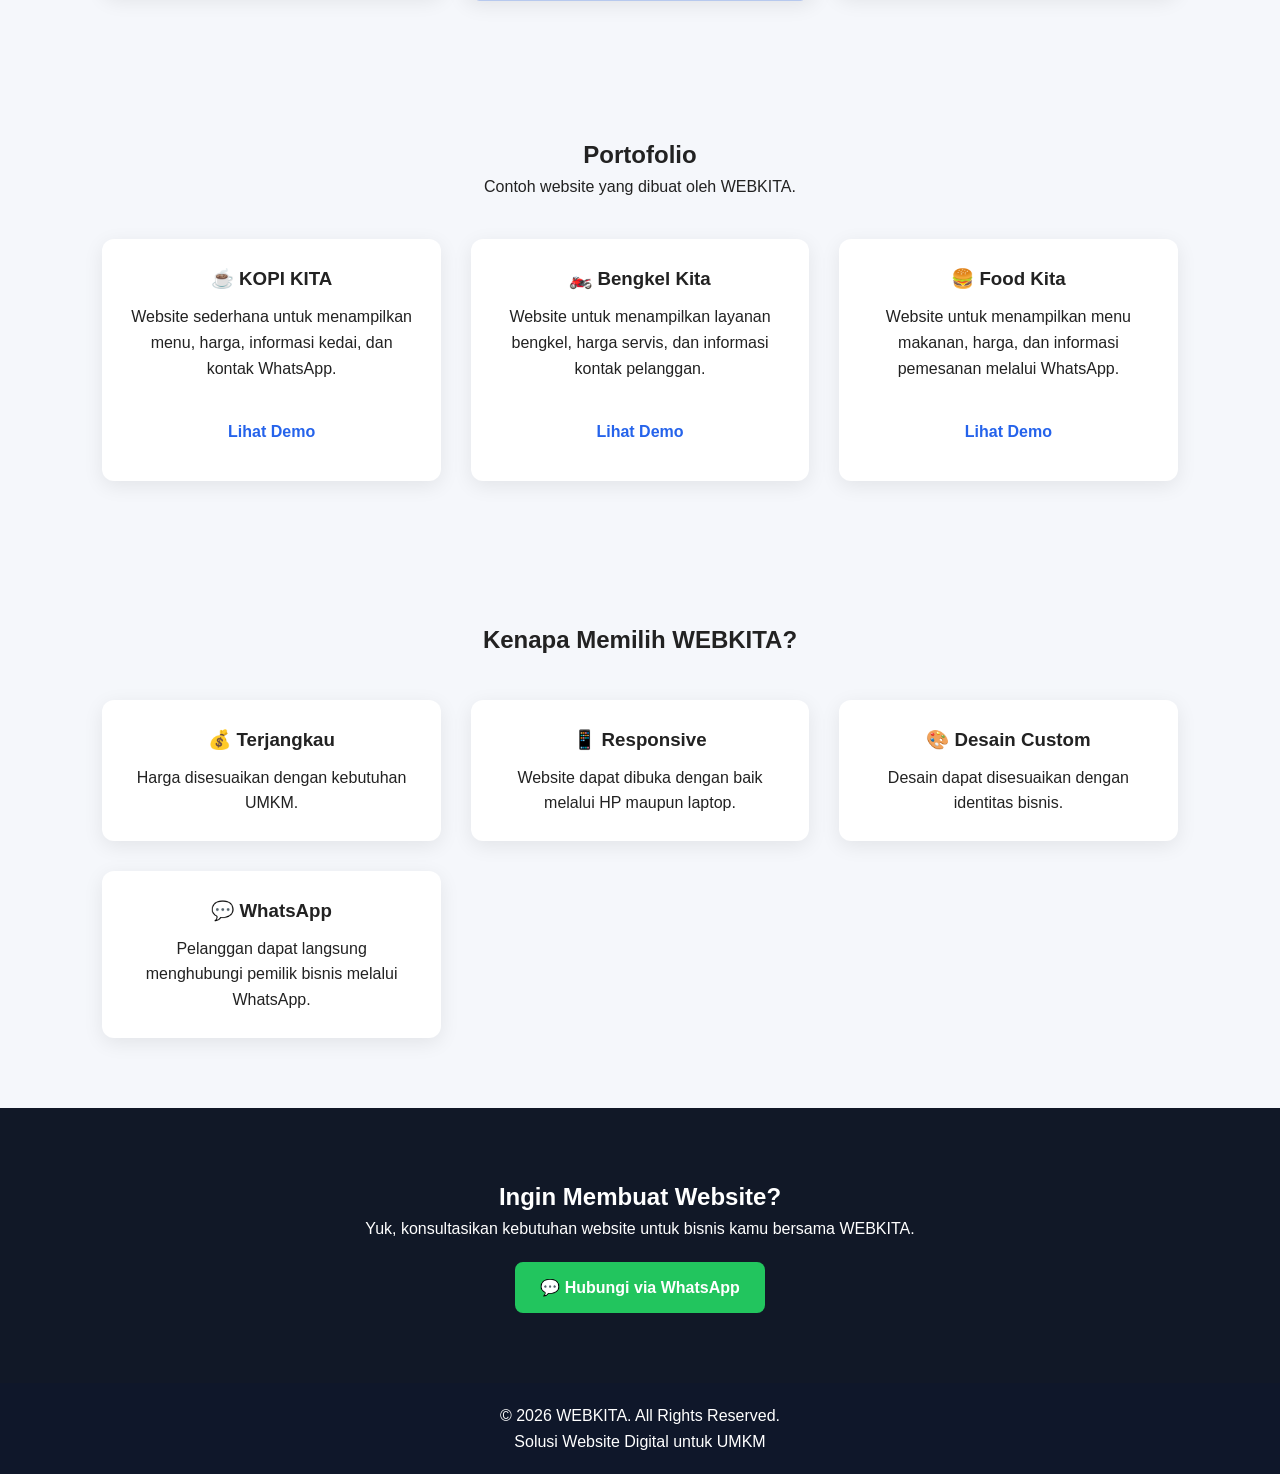
==== commit 766aba6f: "Mempercantik tampilan portofolio" ====
--- a/index.html
+++ b/index.html
@@ -230,7 +230,8 @@
                 <h3>☕ KOPI KITA</h3>
 
                 <p>
-                    Contoh website untuk bisnis kedai kopi.
+                    Website sederhana untuk menampilkan menu,
+                    harga, informasi kedai, dan kontak WhatsApp.
                 </p>
 
                 <br>
@@ -251,7 +252,8 @@
                 <h3>🏍️ Bengkel Kita</h3>
 
                 <p>
-                    Contoh website untuk bisnis bengkel.
+                   Website untuk menampilkan layanan bengkel,
+                   harga servis, dan informasi kontak pelanggan.
                 </p>
 
                 <br>
@@ -272,12 +274,17 @@
                 <h3>🍔 Food Kita</h3>
 
                 <p>
-                    Contoh website untuk bisnis makanan.
+                   Website untuk menampilkan menu makanan,
+                   harga, dan informasi pemesanan melalui WhatsApp.
                 </p>
 
                 <br>
 
-                <a href="./Food_kita/index.html" class="portfolio-btn">
+               <a
+    href="./Food_kita/index.html"
+    class="btn"
+    target="_blank"
+    rel="noopener noreferrer">
     Lihat Demo
 </a>
 
--- a/style.css
+++ b/style.css
@@ -64,6 +64,16 @@
     font-weight: bold;
 }
 
+.btn {
+    transition: all 0.3s ease;
+}
+
+.btn:hover {
+    background: #2563eb;
+    color: white;
+    transform: scale(1.05);
+}
+
 /* ================= SECTION ================= */
 
 section {
@@ -79,8 +89,8 @@
 
 .services {
     display: grid;
-    grid-template-columns: repeat(4, 1fr);
-    gap: 20px;
+    grid-template-columns: repeat(3, 1fr);
+    gap: 30px;
 }
 
 .card {
@@ -89,6 +99,15 @@
     border-radius: 12px;
     text-align: center;
     box-shadow: 0 5px 20px rgba(0, 0, 0, 0.08);
+}
+
+.card {
+    transition: transform 0.3s ease, box-shadow 0.3s ease;
+}
+
+.card:hover {
+    transform: translateY(-8px);
+    box-shadow: 0 12px 30px rgba(37, 99, 235, 0.20);
 }
 
 .card h3 {
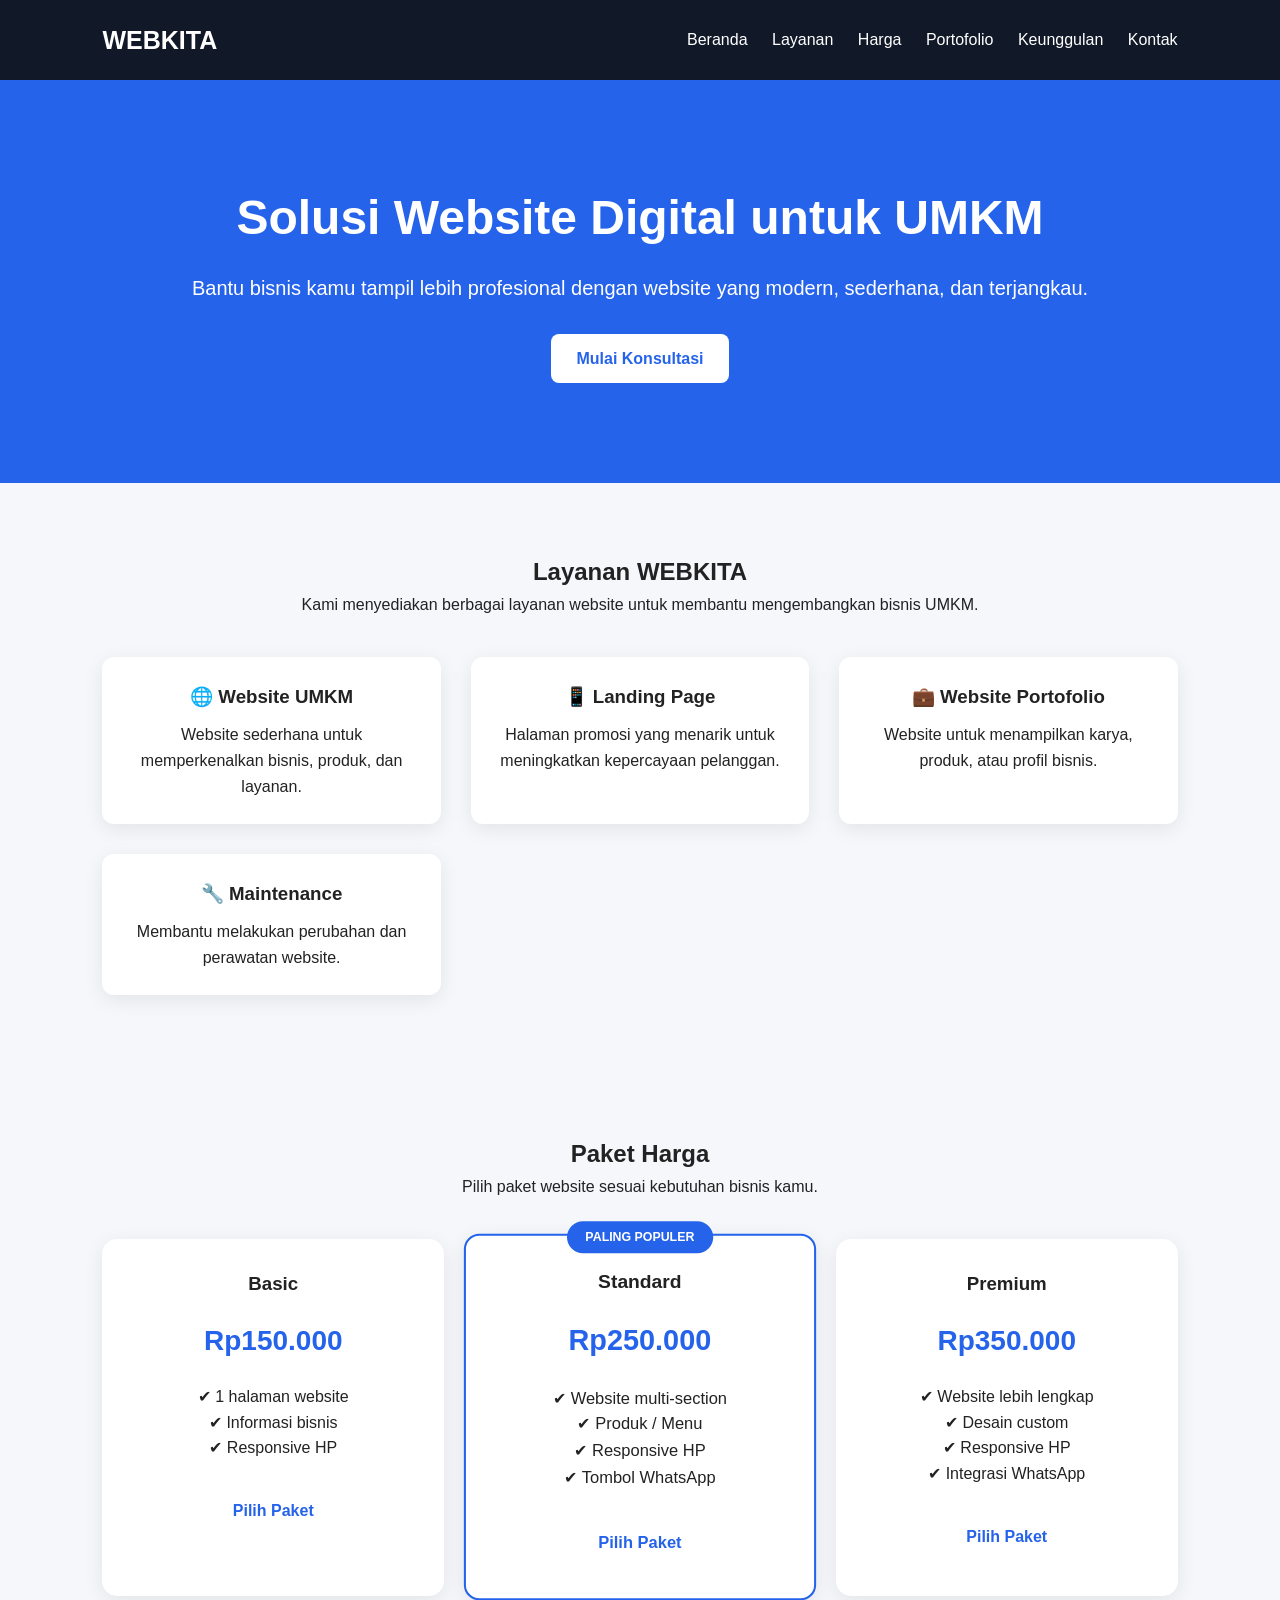
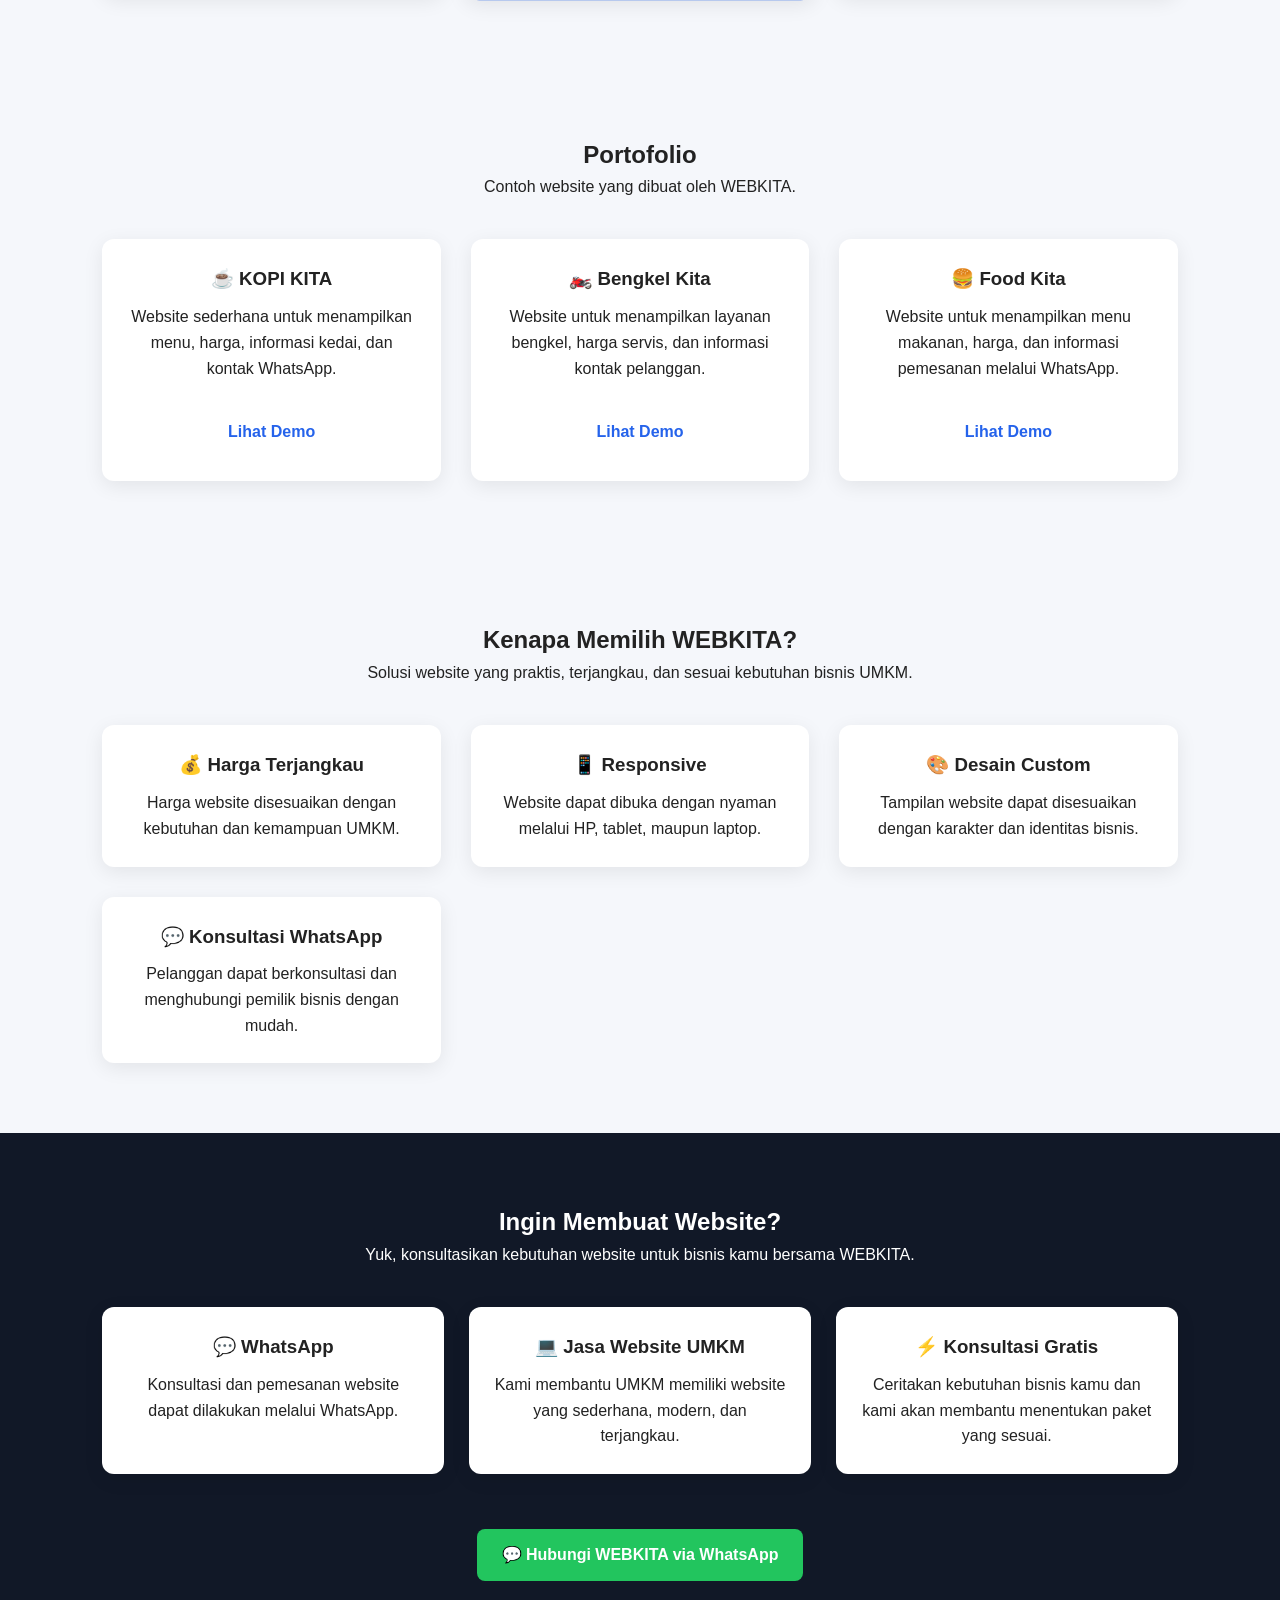
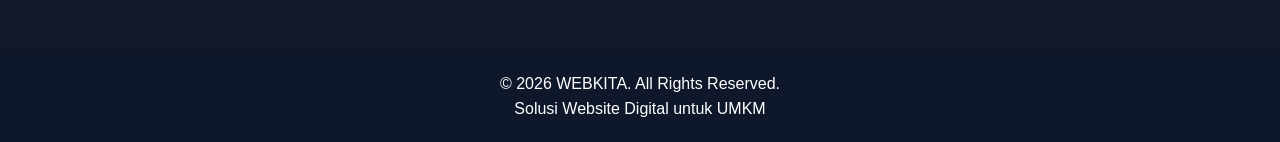
==== commit b240abf9: "Mempercantik bagian kontak WEBKITA" ====
--- a/index.html
+++ b/index.html
@@ -12,8 +12,9 @@
 
 <body>
 
-    <!-- NAVBAR -->
-    <header>
+   <!-- NAVBAR -->
+<header>
+
     <div class="logo">
         WEBKITA
     </div>
@@ -27,8 +28,10 @@
         <a href="#layanan">Layanan</a>
         <a href="#harga">Harga</a>
         <a href="#portfolio">Portofolio</a>
+        <a href="#keunggulan">Keunggulan</a>
         <a href="#kontak">Kontak</a>
     </nav>
+
 </header>
 
     <!-- HERO -->
@@ -294,60 +297,80 @@
 
     </section>
 
-
-    <!-- KEUNGGULAN -->
-    <section>
-
-        <div class="section-title">
-
-            <h2>Kenapa Memilih WEBKITA?</h2>
-
-        </div>
-
-
-        <div class="services">
-
-            <div class="card">
-                <h3>💰 Terjangkau</h3>
-                <p>
-                    Harga disesuaikan dengan kebutuhan UMKM.
-                </p>
-            </div>
-
-
-            <div class="card">
-                <h3>📱 Responsive</h3>
-                <p>
-                    Website dapat dibuka dengan baik
-                    melalui HP maupun laptop.
-                </p>
-            </div>
-
-
-            <div class="card">
-                <h3>🎨 Desain Custom</h3>
-                <p>
-                    Desain dapat disesuaikan dengan
-                    identitas bisnis.
-                </p>
-            </div>
-
-
-            <div class="card">
-                <h3>💬 WhatsApp</h3>
-                <p>
-                    Pelanggan dapat langsung menghubungi
-                    pemilik bisnis melalui WhatsApp.
-                </p>
-            </div>
-
-        </div>
-
-    </section>
+<!-- KEUNGGULAN -->
+<section id="keunggulan">
+
+    <div class="section-title">
+
+        <h2>Kenapa Memilih WEBKITA?</h2>
+
+        <p>
+            Solusi website yang praktis, terjangkau,
+            dan sesuai kebutuhan bisnis UMKM.
+        </p>
+
+    </div>
+
+    <div class="services">
+
+        <div class="card">
+
+            <h3>💰 Harga Terjangkau</h3>
+
+            <p>
+                Harga website disesuaikan dengan kebutuhan
+                dan kemampuan UMKM.
+            </p>
+
+        </div>
+
+
+        <div class="card">
+
+            <h3>📱 Responsive</h3>
+
+            <p>
+                Website dapat dibuka dengan nyaman melalui
+                HP, tablet, maupun laptop.
+            </p>
+
+        </div>
+
+
+        <div class="card">
+
+            <h3>🎨 Desain Custom</h3>
+
+            <p>
+                Tampilan website dapat disesuaikan dengan
+                karakter dan identitas bisnis.
+            </p>
+
+        </div>
+
+
+        <div class="card">
+
+            <h3>💬 Konsultasi WhatsApp</h3>
+
+            <p>
+                Pelanggan dapat berkonsultasi dan
+                menghubungi pemilik bisnis dengan mudah.
+            </p>
+
+        </div>
+
+    </div>
+
+</section>
+
+
 
 
     <!-- KONTAK -->
-    <section class="contact" id="kontak">
+<section class="contact" id="kontak">
+
+    <div class="section-title">
 
         <h2>Ingin Membuat Website?</h2>
 
@@ -356,15 +379,61 @@
             untuk bisnis kamu bersama WEBKITA.
         </p>
 
-
-        <!-- NOMOR INI NANTI KITA GANTI -->
-        <a
-    href="https://wa.me/6285773304231?text=Halo%20WEBKITA,%20saya%20tertarik%20membuat%20website%20untuk%20bisnis%20saya.%20Saya%20ingin%20konsultasi%20mengenai%20paket%20website."
-    class="whatsapp"
-    target="_blank"
-    rel="noopener noreferrer">
-
-    💬 Hubungi via WhatsApp
+    </div>
+
+
+    <div class="contact-info">
+
+        <div class="contact-card">
+
+            <h3>💬 WhatsApp</h3>
+
+            <p>
+                Konsultasi dan pemesanan website
+                dapat dilakukan melalui WhatsApp.
+            </p>
+
+        </div>
+
+
+        <div class="contact-card">
+
+            <h3>💻 Jasa Website UMKM</h3>
+
+            <p>
+                Kami membantu UMKM memiliki website
+                yang sederhana, modern, dan terjangkau.
+            </p>
+
+        </div>
+
+
+        <div class="contact-card">
+
+            <h3>⚡ Konsultasi Gratis</h3>
+
+            <p>
+                Ceritakan kebutuhan bisnis kamu dan
+                kami akan membantu menentukan paket
+                yang sesuai.
+            </p>
+
+        </div>
+
+    </div>
+
+
+    <a
+        href="https://wa.me/6285773304231?text=Halo%20WEBKITA,%20saya%20tertarik%20membuat%20website%20untuk%20bisnis%20saya.%20Saya%20ingin%20konsultasi%20mengenai%20paket%20website."
+        class="whatsapp"
+        target="_blank"
+        rel="noopener noreferrer">
+
+        💬 Hubungi WEBKITA via WhatsApp
+
+    </a>
+
+</section>
 
 </a>
 
--- a/style.css
+++ b/style.css
@@ -154,6 +154,34 @@
     text-decoration: none;
     border-radius: 8px;
     font-weight: bold;
+}
+
+/* ================= CONTACT CARD ================= */
+
+.contact-info {
+    display: grid;
+    grid-template-columns: repeat(3, 1fr);
+    gap: 25px;
+    margin: 35px 0;
+}
+
+.contact-card {
+    background: white;
+    color: #222;
+    padding: 25px;
+    border-radius: 12px;
+    text-align: center;
+    box-shadow: 0 5px 20px rgba(0, 0, 0, 0.08);
+    transition: transform 0.3s ease, box-shadow 0.3s ease;
+}
+
+.contact-card h3 {
+    margin-bottom: 10px;
+}
+
+.contact-card:hover {
+    transform: translateY(-8px);
+    box-shadow: 0 12px 30px rgba(37, 99, 235, 0.20);
 }
 
 /* ================= FOOTER ================= */
@@ -247,7 +275,13 @@
         box-sizing: border-box;
     }
 
-}
+    .contact-info { 
+    grid-template-columns: 1fr; 
+    gap: 20px; 
+    }
+
+}
+
 
 
 /* =========================
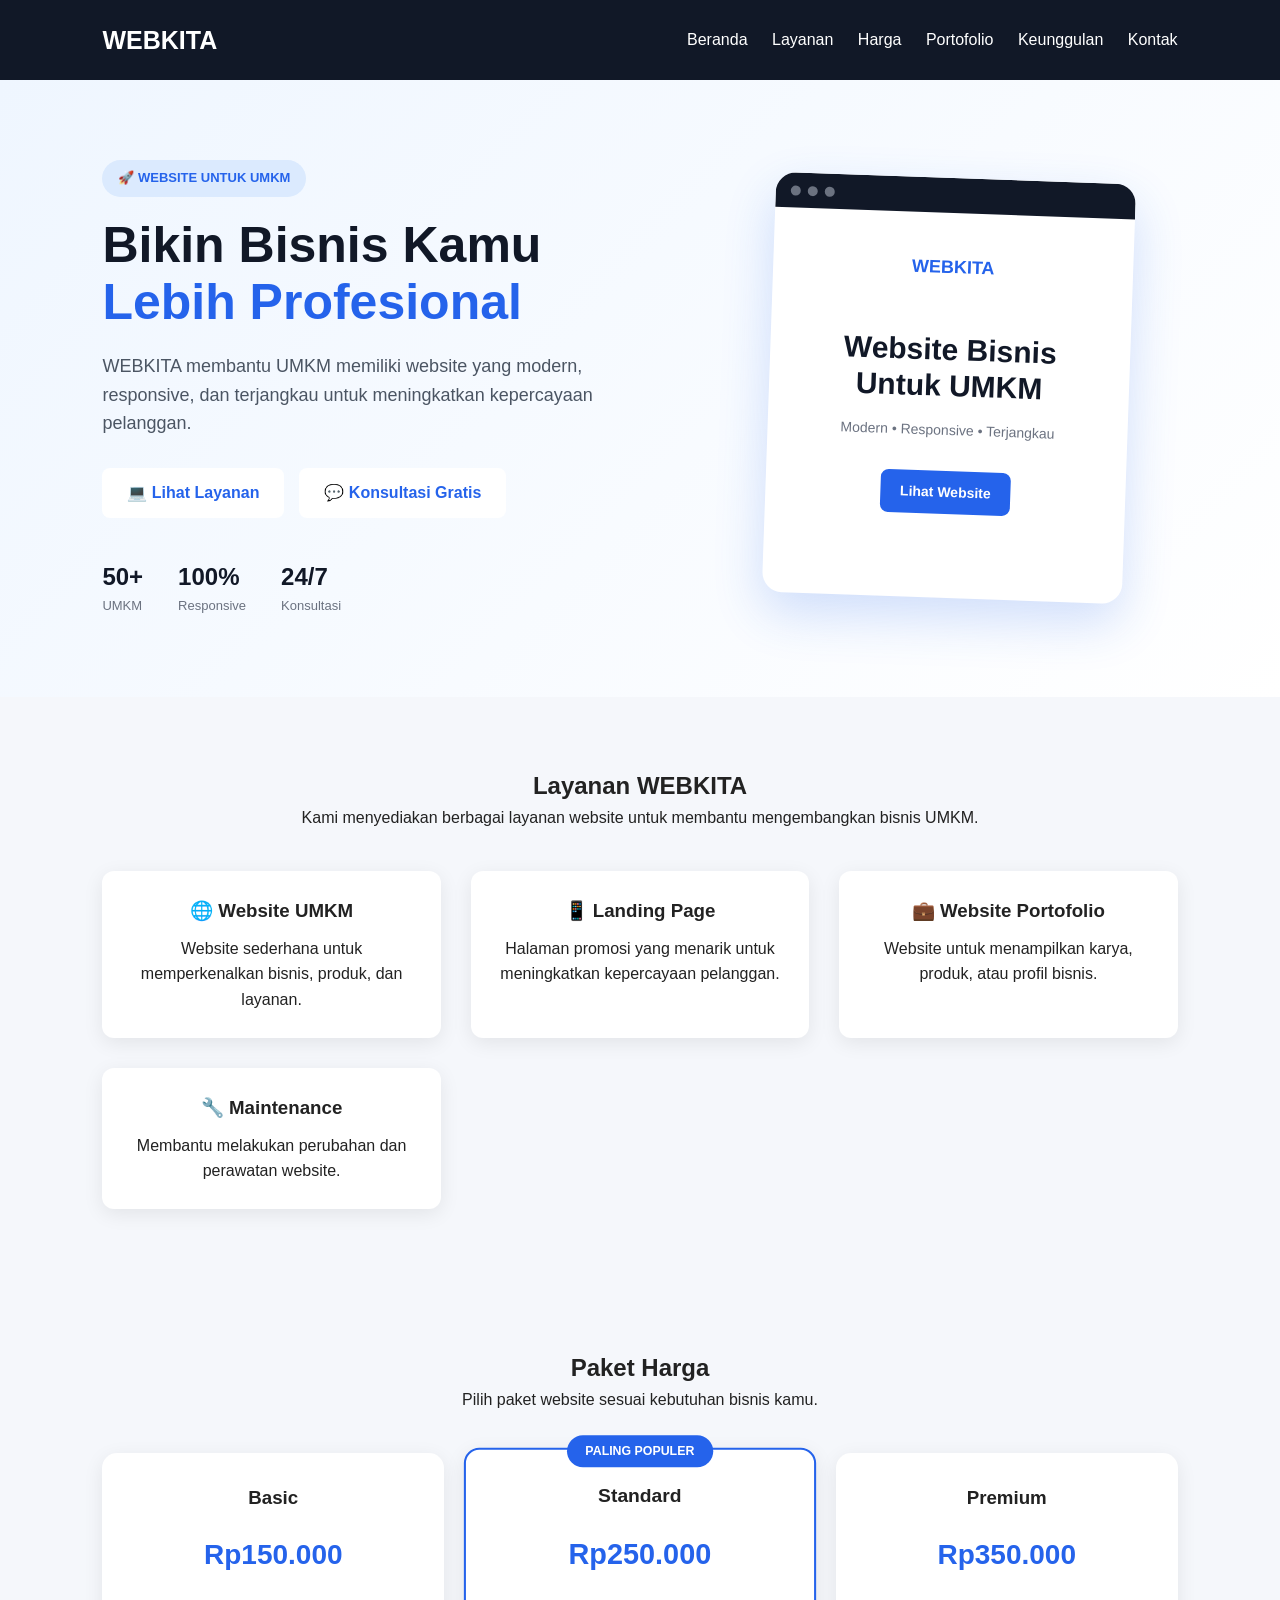
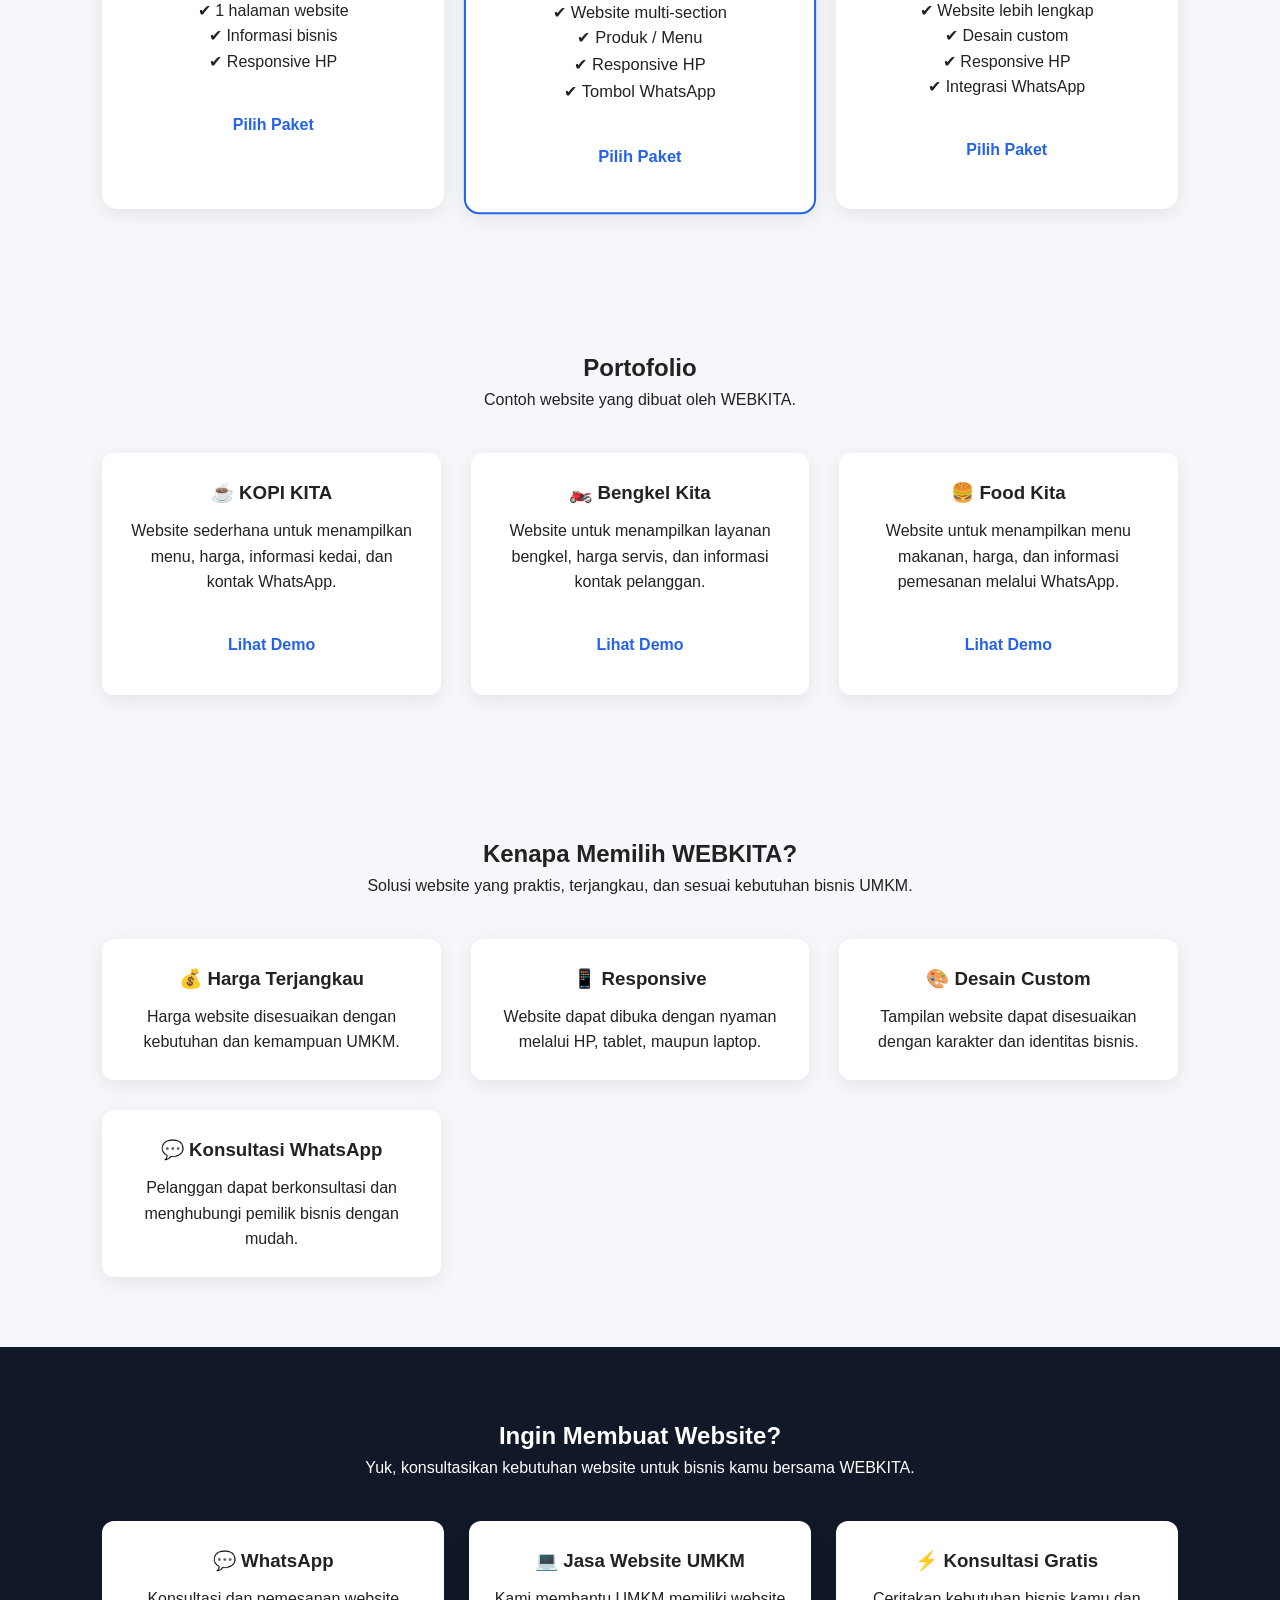
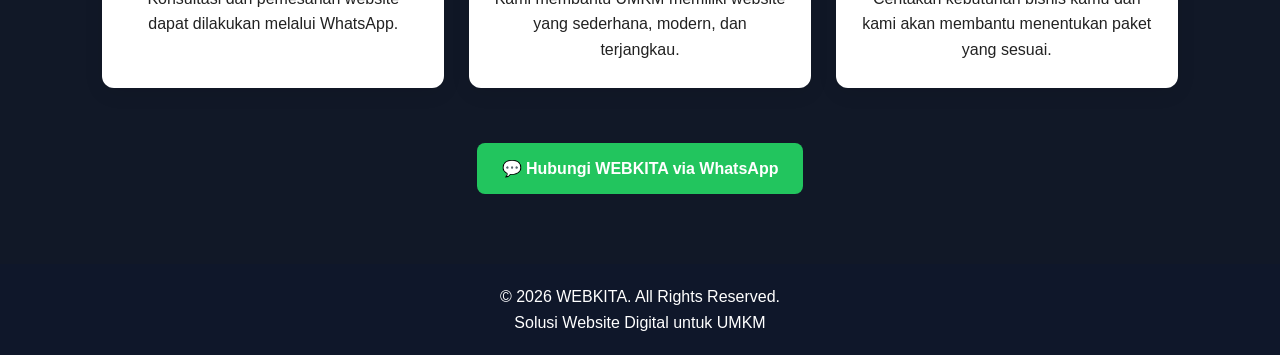
==== commit 875ebd24: "Mempercantik tampilan Hero WEBKITA" ====
--- a/index.html
+++ b/index.html
@@ -35,24 +35,105 @@
 </header>
 
     <!-- HERO -->
-    <section class="hero" id="beranda">
-
-        <h1>Solusi Website Digital untuk UMKM</h1>
-
-        <p>
-            Bantu bisnis kamu tampil lebih profesional
-            dengan website yang modern, sederhana, dan terjangkau.
-        </p>
-
-       <a
-    href="https://wa.me/6285773304231?text=Halo%20WEBKITA%2C%20saya%20ingin%20konsultasi%20tentang%20pembuatan%20website%20untuk%20bisnis%20saya."
-    class="btn"
-    target="_blank"
-    rel="noopener noreferrer">
-    Mulai Konsultasi
-</a>
-
-    </section>
+<section class="hero" id="beranda">
+
+    <div class="hero-content">
+
+        <div class="hero-text">
+
+            <span class="hero-badge">
+                🚀 WEBSITE UNTUK UMKM
+            </span>
+
+            <h1>
+                Bikin Bisnis Kamu
+                <span>Lebih Profesional</span>
+            </h1>
+
+            <p>
+                WEBKITA membantu UMKM memiliki website
+                yang modern, responsive, dan terjangkau
+                untuk meningkatkan kepercayaan pelanggan.
+            </p>
+
+            <div class="hero-buttons">
+
+                <a
+                    href="#layanan"
+                    class="btn hero-btn">
+                    💻 Lihat Layanan
+                </a>
+
+                <a
+                    href="https://wa.me/6285773304231?text=Halo%20WEBKITA%2C%20saya%20ingin%20konsultasi%20tentang%20pembuatan%20website%20untuk%20bisnis%20saya."
+                    class="btn hero-whatsapp"
+                    target="_blank"
+                    rel="noopener noreferrer">
+                    💬 Konsultasi Gratis
+                </a>
+
+            </div>
+
+            <div class="hero-stats">
+
+                <div>
+                    <strong>50+</strong>
+                    <span>UMKM</span>
+                </div>
+
+                <div>
+                    <strong>100%</strong>
+                    <span>Responsive</span>
+                </div>
+
+                <div>
+                    <strong>24/7</strong>
+                    <span>Konsultasi</span>
+                </div>
+
+            </div>
+
+        </div>
+
+        <div class="hero-visual">
+
+            <div class="website-preview">
+
+                <div class="preview-header">
+                    <span></span>
+                    <span></span>
+                    <span></span>
+                </div>
+
+                <div class="preview-content">
+
+                    <div class="preview-logo">
+                        WEBKITA
+                    </div>
+
+                    <h3>
+                        Website Bisnis
+                        <br>
+                        Untuk UMKM
+                    </h3>
+
+                    <p>
+                        Modern • Responsive • Terjangkau
+                    </p>
+
+                    <div class="preview-button">
+                        Lihat Website
+                    </div>
+
+                </div>
+
+            </div>
+
+        </div>
+
+    </div>
+
+</section>
 
 
     <!-- LAYANAN -->
--- a/style.css
+++ b/style.css
@@ -36,20 +36,164 @@
 /* ================= HERO ================= */
 
 .hero {
-    text-align: center;
-    padding: 100px 20px;
+    padding: 80px 8%;
+    background: linear-gradient(135deg, #eff6ff, #ffffff);
+    color: #111827;
+}
+
+.hero-content {
+    max-width: 1200px;
+    margin: auto;
+    display: grid;
+    grid-template-columns: 1.1fr 0.9fr;
+    align-items: center;
+    gap: 60px;
+}
+
+.hero-text {
+    text-align: left;
+}
+
+.hero-badge {
+    display: inline-block;
+    background: #dbeafe;
+    color: #2563eb;
+    padding: 8px 16px;
+    border-radius: 20px;
+    font-size: 13px;
+    font-weight: bold;
+    margin-bottom: 20px;
+}
+
+.hero h1 {
+    font-size: 50px;
+    line-height: 1.15;
+    margin-bottom: 20px;
+}
+
+.hero h1 span {
+    color: #2563eb;
+}
+
+.hero p {
+    font-size: 18px;
+    color: #4b5563;
+    max-width: 600px;
+    margin-bottom: 30px;
+}
+
+.hero-buttons {
+    display: flex;
+    gap: 15px;
+    flex-wrap: wrap;
+}
+
+.hero-btn {
     background: #2563eb;
     color: white;
 }
 
-.hero h1 {
-    font-size: 48px;
+.hero-btn:hover {
+    background: #1d4ed8;
+    color: white;
+}
+
+.hero-whatsapp {
+    background: #22c55e;
+    color: white;
+}
+
+.hero-whatsapp:hover {
+    background: #16a34a;
+    color: white;
+}
+
+.hero-stats {
+    display: flex;
+    gap: 35px;
+    margin-top: 40px;
+}
+
+.hero-stats div {
+    display: flex;
+    flex-direction: column;
+}
+
+.hero-stats strong {
+    font-size: 24px;
+    color: #111827;
+}
+
+.hero-stats span {
+    font-size: 13px;
+    color: #6b7280;
+}
+
+/* ================= HERO PREVIEW ================= */
+
+.hero-visual {
+    display: flex;
+    justify-content: center;
+}
+
+.website-preview {
+    width: 360px;
+    min-height: 420px;
+    background: white;
+    border-radius: 20px;
+    box-shadow: 0 20px 50px rgba(37, 99, 235, 0.20);
+    overflow: hidden;
+    transform: rotate(2deg);
+}
+
+.preview-header {
+    height: 35px;
+    background: #111827;
+    display: flex;
+    align-items: center;
+    gap: 7px;
+    padding-left: 15px;
+}
+
+.preview-header span {
+    width: 10px;
+    height: 10px;
+    border-radius: 50%;
+    background: #6b7280;
+}
+
+.preview-content {
+    padding: 40px 30px;
+    text-align: center;
+}
+
+.preview-logo {
+    color: #2563eb;
+    font-size: 18px;
+    font-weight: bold;
+    margin-bottom: 50px;
+}
+
+.preview-content h3 {
+    font-size: 30px;
+    line-height: 1.2;
     margin-bottom: 15px;
 }
 
-.hero p {
-    font-size: 20px;
+.preview-content p {
+    font-size: 14px;
+    color: #6b7280;
     margin-bottom: 30px;
+}
+
+.preview-button {
+    display: inline-block;
+    background: #2563eb;
+    color: white;
+    padding: 10px 20px;
+    border-radius: 8px;
+    font-size: 14px;
+    font-weight: bold;
 }
 
 /* ================= BUTTON ================= */
@@ -257,6 +401,68 @@
         font-size: 35px;
     }
 
+        .hero {
+        padding: 60px 20px;
+    }
+
+    .hero-content {
+        grid-template-columns: 1fr;
+        gap: 45px;
+    }
+
+    .hero-text {
+        text-align: center;
+    }
+
+    .hero-badge {
+        font-size: 11px;
+    }
+
+    .hero h1 {
+        font-size: 35px;
+    }
+
+    .hero p {
+        font-size: 16px;
+        margin-left: auto;
+        margin-right: auto;
+    }
+
+    .hero-buttons {
+        justify-content: center;
+    }
+
+    .hero-stats {
+        justify-content: center;
+        gap: 20px;
+    }
+
+    .hero-stats strong {
+        font-size: 20px;
+    }
+
+    .hero-stats span {
+        font-size: 11px;
+    }
+
+    .website-preview {
+        width: 300px;
+        min-height: 350px;
+        transform: rotate(0deg);
+    }
+
+    .preview-content {
+        padding: 30px 20px;
+    }
+
+    .preview-logo {
+        margin-bottom: 35px;
+    }
+
+    .preview-content h3 {
+        font-size: 25px;
+    }
+
     .services {
         grid-template-columns: 1fr;
     }
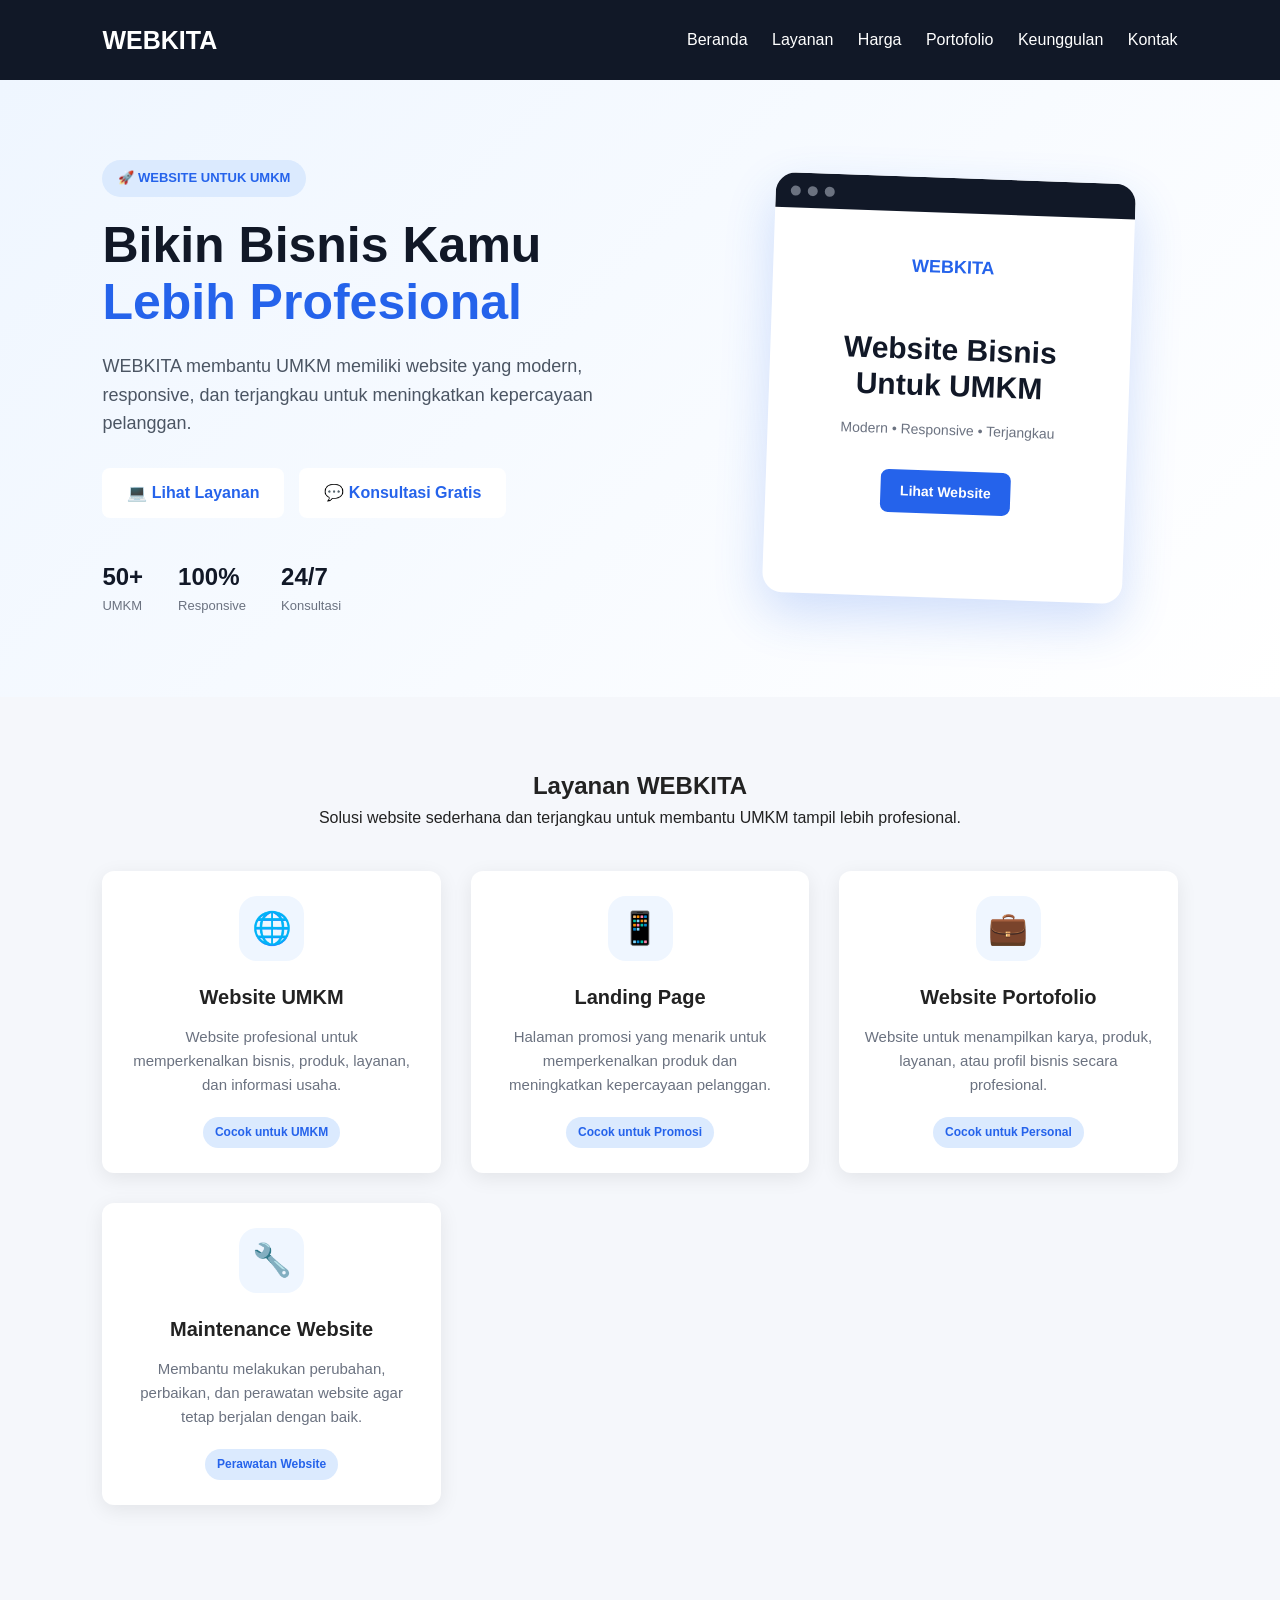
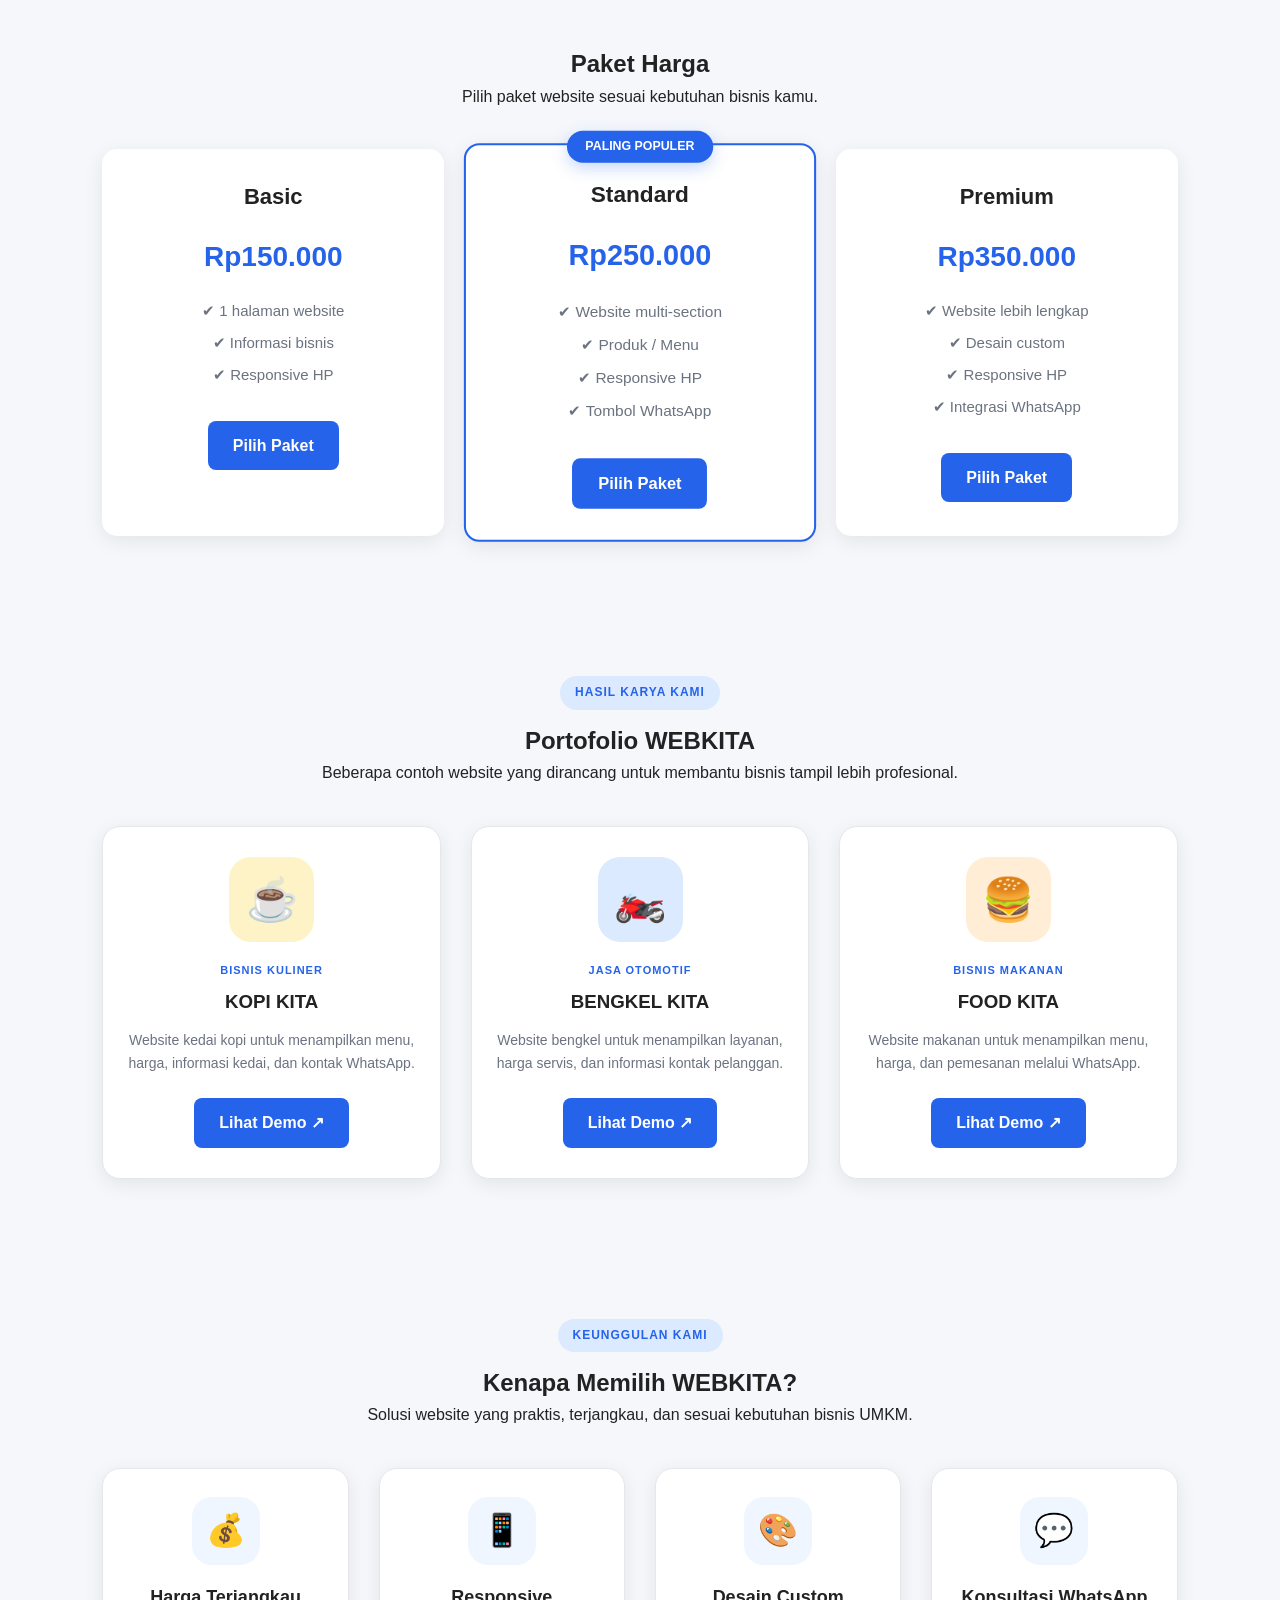
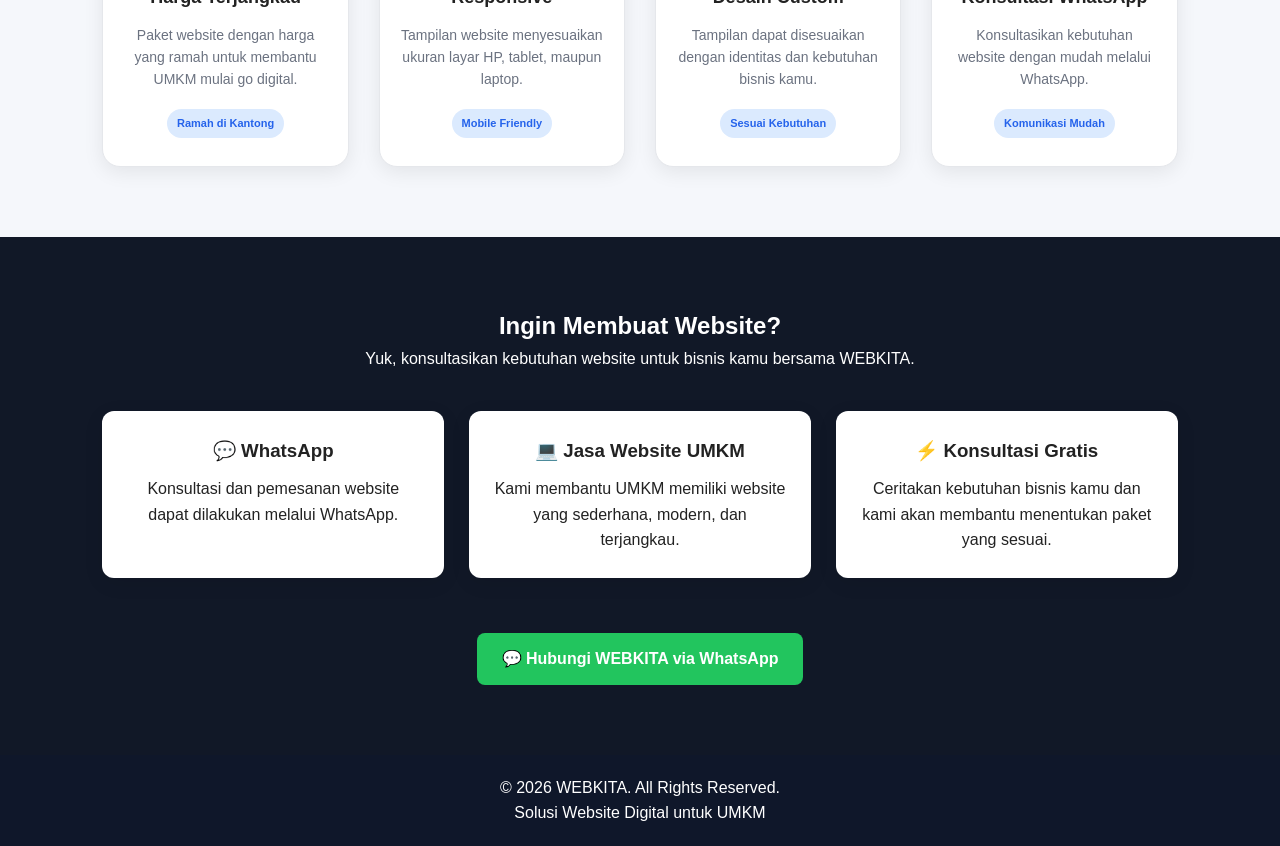
==== commit b80f3e7d: "Menyempurnakan tampilan WEBKITA" ====
--- a/index.html
+++ b/index.html
@@ -56,7 +56,7 @@
                 untuk meningkatkan kepercayaan pelanggan.
             </p>
 
-            <div class="hero-buttons">
+            <div class="hero-buttons"> 
 
                 <a
                     href="#layanan"
@@ -136,59 +136,105 @@
 </section>
 
 
-    <!-- LAYANAN -->
-    <section id="layanan">
-
-        <div class="section-title">
-            <h2>Layanan WEBKITA</h2>
-
-            <p>
-                Kami menyediakan berbagai layanan website
-                untuk membantu mengembangkan bisnis UMKM.
-            </p>
-        </div>
-
-
-        <div class="services">
-
-            <div class="card">
-                <h3>🌐 Website UMKM</h3>
-                <p>
-                    Website sederhana untuk memperkenalkan
-                    bisnis, produk, dan layanan.
-                </p>
-            </div>
-
-
-            <div class="card">
-                <h3>📱 Landing Page</h3>
-                <p>
-                    Halaman promosi yang menarik untuk
-                    meningkatkan kepercayaan pelanggan.
-                </p>
-            </div>
-
-
-            <div class="card">
-                <h3>💼 Website Portofolio</h3>
-                <p>
-                    Website untuk menampilkan karya,
-                    produk, atau profil bisnis.
-                </p>
-            </div>
-
-
-            <div class="card">
-                <h3>🔧 Maintenance</h3>
-                <p>
-                    Membantu melakukan perubahan dan
-                    perawatan website.
-                </p>
-            </div>
-
-        </div>
-
-    </section>
+<!-- LAYANAN -->
+<section id="layanan">
+
+    <div class="section-title">
+        <h2>Layanan WEBKITA</h2>
+
+        <p>
+            Solusi website sederhana dan terjangkau
+            untuk membantu UMKM tampil lebih profesional.
+        </p>
+    </div>
+
+    <div class="services">
+
+        <div class="card service-card">
+
+            <div class="service-icon">
+                🌐
+            </div>
+
+            <h3>Website UMKM</h3>
+
+            <p>
+                Website profesional untuk memperkenalkan
+                bisnis, produk, layanan, dan informasi usaha.
+            </p>
+
+            <span class="service-label">
+                Cocok untuk UMKM
+            </span>
+
+        </div>
+
+
+        <div class="card service-card">
+
+            <div class="service-icon">
+                📱
+            </div>
+
+            <h3>Landing Page</h3>
+
+            <p>
+                Halaman promosi yang menarik untuk
+                memperkenalkan produk dan meningkatkan
+                kepercayaan pelanggan.
+            </p>
+
+            <span class="service-label">
+                Cocok untuk Promosi
+            </span>
+
+        </div>
+
+
+        <div class="card service-card">
+
+            <div class="service-icon">
+                💼
+            </div>
+
+            <h3>Website Portofolio</h3>
+
+            <p>
+                Website untuk menampilkan karya,
+                produk, layanan, atau profil bisnis
+                secara profesional.
+            </p>
+
+            <span class="service-label">
+                Cocok untuk Personal
+            </span>
+
+        </div>
+
+
+        <div class="card service-card">
+
+            <div class="service-icon">
+                🔧
+            </div>
+
+            <h3>Maintenance Website</h3>
+
+            <p>
+                Membantu melakukan perubahan,
+                perbaikan, dan perawatan website
+                agar tetap berjalan dengan baik.
+            </p>
+
+            <span class="service-label">
+                Perawatan Website
+            </span>
+
+        </div>
+
+    </div>
+
+</section>
 
 
     <!-- HARGA -->
@@ -293,95 +339,104 @@
 </section>
    
 
-    <!-- PORTOFOLIO -->
-    <section id="portfolio">
-
-        <div class="section-title">
-
-            <h2>Portofolio</h2>
-
-            <p>
-                Contoh website yang dibuat oleh WEBKITA.
-            </p>
-
-        </div>
-
-
-        <div class="services">
-
-            <div class="card">
-
-                <h3>☕ KOPI KITA</h3>
-
-                <p>
-                    Website sederhana untuk menampilkan menu,
-                    harga, informasi kedai, dan kontak WhatsApp.
-                </p>
-
-                <br>
-
-              <a
-    href="./Kopi_kita/index.html"
-    class="btn"
-    target="_blank"
-    rel="noopener noreferrer">
-    Lihat Demo
-</a>
-
-            </div>
-
-
-            <div class="card">
-
-                <h3>🏍️ Bengkel Kita</h3>
-
-                <p>
-                   Website untuk menampilkan layanan bengkel,
-                   harga servis, dan informasi kontak pelanggan.
-                </p>
-
-                <br>
-
-                <a
-    href="./Bengkel_kita/index.html"
-    class="btn"
-    target="_blank"
-    rel="noopener noreferrer">
-    Lihat Demo
-</a>
-
-            </div>
-
-
-            <div class="card">
-
-                <h3>🍔 Food Kita</h3>
-
-                <p>
-                   Website untuk menampilkan menu makanan,
-                   harga, dan informasi pemesanan melalui WhatsApp.
-                </p>
-
-                <br>
-
-               <a
-    href="./Food_kita/index.html"
-    class="btn"
-    target="_blank"
-    rel="noopener noreferrer">
-    Lihat Demo
-</a>
-
-            </div>
-
-        </div>
-
-    </section>
+   
+<!-- PORTOFOLIO -->
+<section id="portfolio">
+
+    <div class="section-title">
+        <span class="portfolio-badge">HASIL KARYA KAMI</span>
+        <h2>Portofolio WEBKITA</h2>
+        <p>
+            Beberapa contoh website yang dirancang untuk
+            membantu bisnis tampil lebih profesional.
+        </p>
+    </div>
+
+    <div class="services portfolio-grid">
+
+        <!-- KOPI KITA -->
+        <div class="card portfolio-card">
+            <div class="portfolio-icon coffee-icon">
+                ☕
+            </div>
+
+            <span class="portfolio-category">BISNIS KULINER</span>
+
+            <h3>KOPI KITA</h3>
+
+            <p>
+                Website kedai kopi untuk menampilkan menu,
+                harga, informasi kedai, dan kontak WhatsApp.
+            </p>
+
+            <a
+                href="./Kopi_kita/index.html"
+                class="btn portfolio-btn"
+                target="_blank"
+                rel="noopener noreferrer">
+                Lihat Demo ↗
+            </a>
+        </div>
+
+        <!-- BENGKEL KITA -->
+        <div class="card portfolio-card">
+            <div class="portfolio-icon bengkel-icon">
+                🏍️
+            </div>
+
+            <span class="portfolio-category">JASA OTOMOTIF</span>
+
+            <h3>BENGKEL KITA</h3>
+
+            <p>
+                Website bengkel untuk menampilkan layanan,
+                harga servis, dan informasi kontak pelanggan.
+            </p>
+
+            <a
+                href="./Bengkel_kita/index.html"
+                class="btn portfolio-btn"
+                target="_blank"
+                rel="noopener noreferrer">
+                Lihat Demo ↗
+            </a>
+        </div>
+
+        <!-- FOOD KITA -->
+        <div class="card portfolio-card">
+            <div class="portfolio-icon food-icon">
+                🍔
+            </div>
+
+            <span class="portfolio-category">BISNIS MAKANAN</span>
+
+            <h3>FOOD KITA</h3>
+
+            <p>
+                Website makanan untuk menampilkan menu,
+                harga, dan pemesanan melalui WhatsApp.
+            </p>
+
+            <a
+                href="./Food_kita/index.html"
+                class="btn portfolio-btn"
+                target="_blank"
+                rel="noopener noreferrer">
+                Lihat Demo ↗
+            </a>
+        </div>
+
+    </div>
+
+</section>
+
 
 <!-- KEUNGGULAN -->
 <section id="keunggulan">
 
     <div class="section-title">
+
+        <span class="portfolio-badge">KEUNGGULAN KAMI</span>
 
         <h2>Kenapa Memilih WEBKITA?</h2>
 
@@ -392,52 +447,73 @@
 
     </div>
 
-    <div class="services">
-
-        <div class="card">
-
-            <h3>💰 Harga Terjangkau</h3>
-
-            <p>
-                Harga website disesuaikan dengan kebutuhan
-                dan kemampuan UMKM.
-            </p>
-
-        </div>
-
-
-        <div class="card">
-
-            <h3>📱 Responsive</h3>
-
-            <p>
-                Website dapat dibuka dengan nyaman melalui
+    <div class="services advantage-grid">
+
+        <div class="card advantage-card">
+
+            <div class="advantage-icon">💰</div>
+
+            <h3>Harga Terjangkau</h3>
+
+            <p>
+                Paket website dengan harga yang ramah
+                untuk membantu UMKM mulai go digital.
+            </p>
+
+            <span class="advantage-label">
+                Ramah di Kantong
+            </span>
+
+        </div>
+
+        <div class="card advantage-card">
+
+            <div class="advantage-icon">📱</div>
+
+            <h3>Responsive</h3>
+
+            <p>
+                Tampilan website menyesuaikan ukuran layar
                 HP, tablet, maupun laptop.
             </p>
 
-        </div>
-
-
-        <div class="card">
-
-            <h3>🎨 Desain Custom</h3>
-
-            <p>
-                Tampilan website dapat disesuaikan dengan
-                karakter dan identitas bisnis.
-            </p>
-
-        </div>
-
-
-        <div class="card">
-
-            <h3>💬 Konsultasi WhatsApp</h3>
-
-            <p>
-                Pelanggan dapat berkonsultasi dan
-                menghubungi pemilik bisnis dengan mudah.
-            </p>
+            <span class="advantage-label">
+                Mobile Friendly
+            </span>
+
+        </div>
+
+        <div class="card advantage-card">
+
+            <div class="advantage-icon">🎨</div>
+
+            <h3>Desain Custom</h3>
+
+            <p>
+                Tampilan dapat disesuaikan dengan
+                identitas dan kebutuhan bisnis kamu.
+            </p>
+
+            <span class="advantage-label">
+                Sesuai Kebutuhan
+            </span>
+
+        </div>
+
+        <div class="card advantage-card">
+
+            <div class="advantage-icon">💬</div>
+
+            <h3>Konsultasi WhatsApp</h3>
+
+            <p>
+                Konsultasikan kebutuhan website dengan
+                mudah melalui WhatsApp.
+            </p>
+
+            <span class="advantage-label">
+                Komunikasi Mudah
+            </span>
 
         </div>
 
--- a/style.css
+++ b/style.css
@@ -258,6 +258,46 @@
     margin-bottom: 10px;
 }
 
+/* ================= SERVICE CARD ================= */
+
+.service-card {
+    position: relative;
+    overflow: hidden;
+}
+
+.service-icon {
+    width: 65px;
+    height: 65px;
+    margin: 0 auto 20px;
+    display: flex;
+    align-items: center;
+    justify-content: center;
+    background: #eff6ff;
+    border-radius: 18px;
+    font-size: 32px;
+}
+
+.service-card h3 {
+    font-size: 20px;
+    margin-bottom: 12px;
+}
+
+.service-card p {
+    color: #6b7280;
+    font-size: 15px;
+    margin-bottom: 20px;
+}
+
+.service-label {
+    display: inline-block;
+    padding: 6px 12px;
+    background: #dbeafe;
+    color: #2563eb;
+    border-radius: 20px;
+    font-size: 12px;
+    font-weight: bold;
+}
+
 /* ================= PRICING ================= */
 
 .pricing {
@@ -279,6 +319,54 @@
     font-weight: bold;
     color: #2563eb;
     margin: 20px 0;
+}
+
+/* ================= PRICE CARD TAMBAHAN ================= */
+
+.price-card {
+    position: relative;
+    transition: transform 0.3s ease, box-shadow 0.3s ease;
+}
+
+.price-card:hover {
+    transform: translateY(-8px);
+    box-shadow: 0 15px 35px rgba(37, 99, 235, 0.15);
+}
+
+.price-card h3 {
+    font-size: 22px;
+    margin-bottom: 10px;
+}
+
+.price-card p {
+    color: #6b7280;
+    font-size: 15px;
+    margin: 8px 0;
+}
+
+.price-card .btn {
+    background: #2563eb;
+    color: white;
+}
+
+.price-card .btn:hover {
+    background: #1d4ed8;
+    color: white;
+}
+
+/* Paket Standard */
+.price-card.popular {
+    position: relative;
+    border: 2px solid #2563eb;
+    transform: scale(1.04);
+}
+
+.price-card.popular:hover {
+    transform: scale(1.04) translateY(-8px);
+}
+
+.popular-badge {
+    box-shadow: 0 5px 15px rgba(37, 99, 235, 0.25);
 }
 
 /* ================= CONTACT ================= */
@@ -512,4 +600,159 @@
     font-size: 12px;
     font-weight: bold;
     white-space: nowrap;
+}
+
+
+/* ================= PORTOFOLIO WEBKITA ================= */
+
+.portfolio-badge {
+    display: inline-block;
+    padding: 7px 15px;
+    margin-bottom: 12px;
+    background: #dbeafe;
+    color: #2563eb;
+    border-radius: 20px;
+    font-size: 12px;
+    font-weight: bold;
+    letter-spacing: 1px;
+}
+
+.portfolio-grid {
+    grid-template-columns: repeat(3, minmax(0, 1fr));
+    align-items: stretch;
+}
+
+.portfolio-card {
+    display: flex;
+    flex-direction: column;
+    align-items: center;
+    min-width: 0;
+    padding: 30px 24px;
+    border: 1px solid #e5e7eb;
+    border-radius: 18px;
+}
+
+.portfolio-icon {
+    width: 85px;
+    height: 85px;
+    display: flex;
+    align-items: center;
+    justify-content: center;
+    margin-bottom: 20px;
+    border-radius: 22px;
+    font-size: 42px;
+}
+
+.coffee-icon {
+    background: #fef3c7;
+}
+
+.bengkel-icon {
+    background: #dbeafe;
+}
+
+.food-icon {
+    background: #ffedd5;
+}
+
+.portfolio-category {
+    color: #2563eb;
+    font-size: 11px;
+    font-weight: bold;
+    letter-spacing: 1px;
+    margin-bottom: 8px;
+}
+
+.portfolio-card h3 {
+    margin-bottom: 12px;
+}
+
+.portfolio-card p {
+    color: #6b7280;
+    font-size: 14px;
+    margin-bottom: 24px;
+    flex-grow: 1;
+}
+
+.portfolio-btn {
+    background: #2563eb;
+    color: white;
+    margin-top: auto;
+}
+
+.portfolio-btn:hover {
+    background: #1d4ed8;
+    color: white;
+}
+
+/* RESPONSIVE PORTOFOLIO */
+
+@media (max-width: 768px) {
+    .portfolio-grid {
+        grid-template-columns: 1fr;
+    }
+
+    .portfolio-card {
+        width: 100%;
+    }
+}
+
+
+/* ================= KEUNGGULAN WEBKITA ================= */
+
+.advantage-grid {
+    grid-template-columns: repeat(4, minmax(0, 1fr));
+    align-items: stretch;
+}
+
+.advantage-card {
+    display: flex;
+    flex-direction: column;
+    align-items: center;
+    min-width: 0;
+    padding: 28px 20px;
+    border: 1px solid #e5e7eb;
+    border-radius: 18px;
+}
+
+.advantage-icon {
+    width: 68px;
+    height: 68px;
+    display: flex;
+    align-items: center;
+    justify-content: center;
+    background: #eff6ff;
+    border-radius: 20px;
+    font-size: 32px;
+    margin-bottom: 18px;
+}
+
+.advantage-card h3 {
+    font-size: 18px;
+    margin-bottom: 12px;
+}
+
+.advantage-card p {
+    color: #6b7280;
+    font-size: 14px;
+    margin-bottom: 18px;
+    flex-grow: 1;
+}
+
+.advantage-label {
+    display: inline-block;
+    padding: 6px 10px;
+    background: #dbeafe;
+    color: #2563eb;
+    border-radius: 20px;
+    font-size: 11px;
+    font-weight: bold;
+}
+
+/* RESPONSIVE KEUNGGULAN */
+
+@media (max-width: 768px) {
+    .advantage-grid {
+        grid-template-columns: 1fr;
+    }
 }
